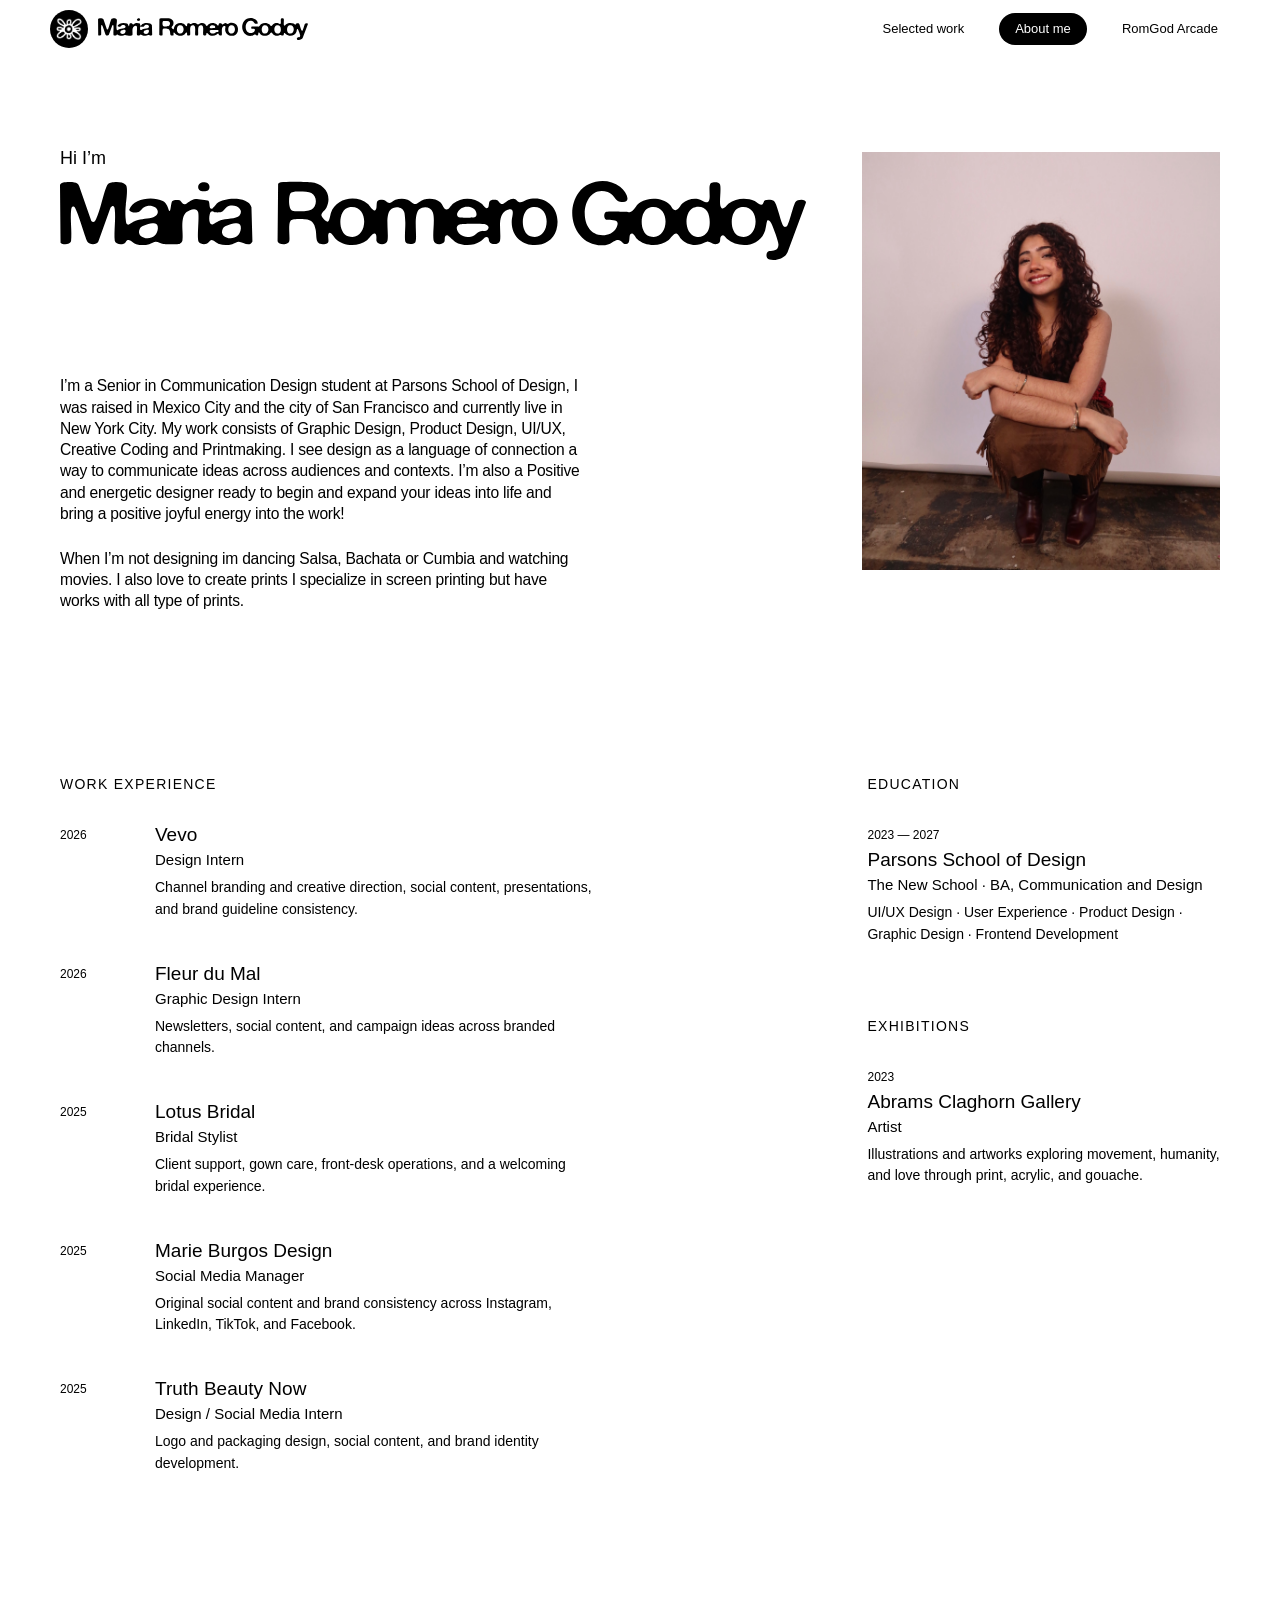
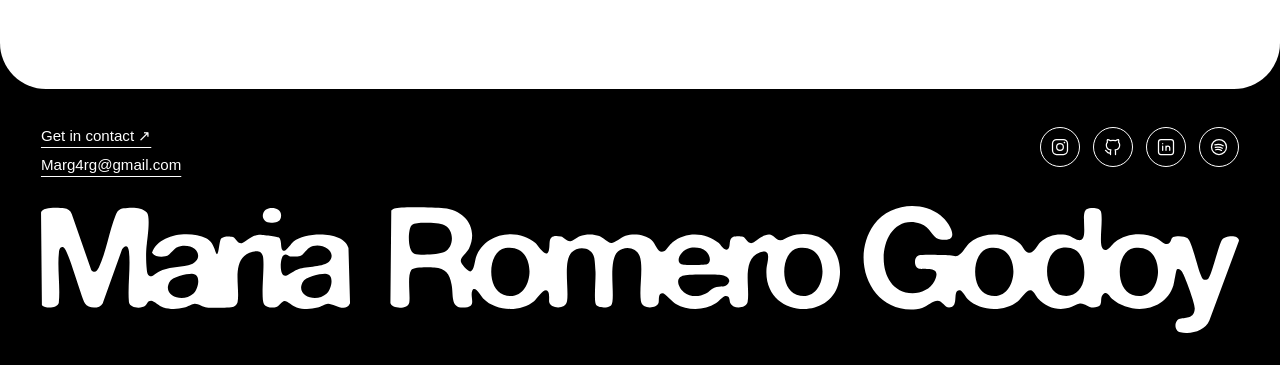
==== about.html @ b5bd9f96 "Initial commit" ====
<!DOCTYPE html>

<html lang="en">
<head>
<meta charset="utf-8"/>
<meta content="width=device-width, initial-scale=1" name="viewport"/>
<title>About me — Maria Romero Godoy</title>
<meta content="About Maria Romero Godoy, communication design student and multidisciplinary designer." name="description"/>
<style>
    :root{
      --bg:#efefef;
      --text:#000;
      --white:#fff;
      --footer:#000;
      --max:1440px;
      --gutter:clamp(24px,4vw,60px);
    }
    *{box-sizing:border-box}
    html{scroll-behavior:smooth}
    body{
      margin:0;
      background:var(--bg);
      color:var(--text);
      font-family:'Neue Haas Grotesk Display Pro','Neue Haas Grotesk Text Pro','Neue Haas Grotesk',Arial,Helvetica,sans-serif;
      -webkit-font-smoothing:antialiased;
    }
    img{max-width:100%;display:block}
    a{color:inherit;text-decoration:none}

    /* black dot cursor */
    @media (pointer:fine){
      html, body, body * {
        cursor:url("data:image/svg+xml,%3Csvg xmlns='http://www.w3.org/2000/svg' width='16' height='16' viewBox='0 0 16 16'%3E%3Ccircle cx='8' cy='8' r='4.5' fill='%23000'/%3E%3C/svg%3E") 8 8, auto !important;
      }
    }

    .site-header{
      max-width:var(--max);
      margin:0 auto;
      padding:32px var(--gutter) 0;
      display:flex;
      align-items:center;
      justify-content:space-between;
      gap:20px;
    }
    .header-signature{
      display:flex;
      align-items:center;
      gap:12px;
      min-width:0;
    }
    .brand{
      width:36px;
      height:36px;
      border-radius:50%;
      background:#000;
      display:grid;
      place-items:center;
      flex:0 0 36px;
    }
    .brand img{
      width:23px;
      height:23px;
      object-fit:contain;
      filter:invert(1);
    }
    .header-name img{
      width:210px;
      height:auto;
    }
    .nav{
      display:flex;
      align-items:center;
      gap:10px;
      flex-wrap:wrap;
      justify-content:flex-end;
    }
    .nav a{
      font-size:15px;
      line-height:1.2;
      padding:11px 20px;
      border-radius:999px;
      color:#000;
      background:transparent;
      transition:background .18s ease,color .18s ease, transform .18s ease;
    }
    .nav a[aria-current="page"],
    .nav a:hover,
    .nav a:focus-visible{
      background:#000;
      color:#fff;
    }
    .nav a:hover{transform:translateY(-1px)}

    .page{
      max-width:var(--max);
      margin:0 auto;
      padding:58px var(--gutter) 0;
    }
    .kicker{
      font-size:clamp(34px,3vw,50px);
      line-height:1.12;
      font-weight:400;
      margin:0 0 42px;
      letter-spacing:-0.02em;
    }
    .about-layout{
      display:grid;
      grid-template-columns:minmax(260px, 447px) minmax(0, 1fr);
      gap:clamp(28px,4vw,64px);
      align-items:start;
    }
    .portrait{
      width:100%;
      background:none;
    }
    .portrait img{
      width:100%;
      height:auto;
      object-fit:cover;
      border:none;
      outline:none;
      box-shadow:none;
    }
    .about-copy{
      padding-top:18px;
    }
    .about-copy .name-logo{
      width:min(100%, 650px);
      margin:0 0 24px;
    }
    .about-copy p{
      font-size:clamp(24px,2.15vw,36px);
      line-height:1.15;
      letter-spacing:-0.03em;
      margin:0 0 44px;
      max-width:28ch;
    }
    .about-copy p:last-child{margin-bottom:0}

    .rg-footer{
      margin-top:96px;
      background:var(--footer);
      color:#fff;
      padding:42px var(--gutter) 32px;
    }
    .rg-footer-inner{max-width:var(--max);margin:0 auto}
    .rg-footer-top{
      display:flex;
      justify-content:space-between;
      align-items:flex-start;
      gap:28px;
    }
    .rg-footer-contact{display:flex;flex-direction:column;gap:10px}
    .rg-contact-link,
    .rg-email-link{
      font-size:16px;
      line-height:1.2;
      text-decoration:underline;
      text-underline-offset:8px;
      text-decoration-thickness:1px;
      width:max-content;
    }
    .rg-footer-social{display:flex;align-items:center;gap:14px;flex-wrap:wrap}
    .rg-footer-social a{
      width:48px;
      height:48px;
      border:2px solid #fff;
      border-radius:50%;
      display:grid;
      place-items:center;
      color:#fff;
      transition:transform .18s ease, background .18s ease, color .18s ease;
    }
    .rg-footer-social a:hover{
      transform:translateY(-2px);
      background:#fff;
      color:#000;
    }
    .rg-footer-social svg{width:22px;height:22px}
    .rg-footer-name{margin-top:30px}
    .rg-footer-name img{width:min(100%, 1500px);filter:invert(1) brightness(5)}

    @media (max-width: 980px){
      .about-layout{grid-template-columns:1fr;gap:34px}
      .about-copy{padding-top:0}
      .portrait{max-width:460px}
      .about-copy p{max-width:none;font-size:clamp(20px,3.2vw,28px)}
    }
    @media (max-width: 720px){
      .site-header{padding-top:20px;flex-wrap:wrap}
      .header-signature{width:100%;justify-content:flex-start}
      .nav{width:100%;justify-content:flex-start;gap:6px}
      .nav a{padding:9px 14px;font-size:13px}
      .page{padding-top:34px}
      .kicker{font-size:clamp(28px,9vw,42px);margin-bottom:24px}
      .about-copy .name-logo{margin-bottom:16px}
      .rg-footer{margin-top:72px;padding-top:34px;padding-bottom:26px}
      .rg-footer-top{flex-direction:column;align-items:flex-start}
      .rg-footer-social a{width:42px;height:42px}
      .rg-footer-social svg{width:19px;height:19px}
      .rg-contact-link,.rg-email-link{font-size:15px}
    }
  </style>
<style>
/* Preserve the original work, school, and exhibitions information */
.resume-section{margin-top:clamp(95px,11vw,150px);padding-bottom:70px}
.resume-grid{display:grid;grid-template-columns:minmax(0,1.6fr) minmax(250px,.8fr);gap:clamp(55px,8vw,140px)}
.resume-column h3{font-size:14px;text-transform:uppercase;font-weight:500;letter-spacing:.09em;margin:0 0 32px}
.resume-entry{display:grid;grid-template-columns:75px minmax(0,1fr);gap:20px;margin-bottom:42px}
.resume-year{font-size:12px;color:#000;padding-top:4px}
.resume-company{font-size:19px;font-weight:500;margin:0 0 5px}
.resume-role{font-size:15px;margin:0 0 9px}
.resume-detail{font-size:14px;line-height:1.55;max-width:57ch;margin:0}
.resume-column.education .resume-entry{display:block}
.resume-column.education .resume-year{margin-bottom:7px}
@media(max-width:760px){.resume-grid{grid-template-columns:1fr;gap:42px}.resume-entry{grid-template-columns:65px 1fr;gap:14px}.resume-section{margin-top:90px}}
</style><style>
:root{--bg:#fff!important}
html{background:#000!important}
body{background:#000!important}
.about-white-sheet{background:#fff;border-radius:0 0 46px 46px;overflow:hidden;padding-bottom:clamp(70px,8vw,112px)}
.site-header{background:#fff!important}
.page{max-width:1440px;padding:clamp(75px,7vw,115px) clamp(24px,3.5vw,54px) 0!important;margin:0 auto}
.about-editorial{display:grid;grid-template-columns:minmax(0,2.04fr) minmax(260px,.98fr);align-items:start;gap:clamp(46px,4.4vw,78px)}
.about-editorial-copy{min-width:0}
.about-eyebrow{margin:0 0 12px;font-weight:400;font-size:clamp(18px,1.35vw,24px);line-height:1.2}
.about-editorial-name{margin:0;width:100%;font-size:0;line-height:1}
.about-editorial-name img{display:block;width:100%;height:auto;max-width:none;filter:none;opacity:1}
.about-editorial-bio{padding-top:clamp(82px,9vw,135px)}
.about-editorial-bio p{font-size:clamp(15px,1.22vw,19px);line-height:1.36;letter-spacing:-.015em;font-weight:400;margin:0 0 24px;max-width:60ch}
.about-editorial-portrait{margin:4px 0 0;padding:0;min-width:0}
.about-editorial-portrait img{width:100%;height:auto;display:block;border:0;outline:0;box-shadow:none;border-radius:0;object-fit:cover}
.resume-section{padding-left:clamp(24px,3.5vw,54px);padding-right:clamp(24px,3.5vw,54px);margin-left:auto;margin-right:auto;max-width:1440px}
.rg-footer{margin-top:0!important;background:#000!important;color:#fff}
@media(max-width:940px){
 .about-editorial{grid-template-columns:minmax(0,1.5fr) minmax(220px,1fr);gap:28px}
 .about-editorial-bio{padding-top:65px}
 .about-editorial-bio p{font-size:clamp(15px,1.7vw,18px)}
}
@media(max-width:670px){
 .about-white-sheet{border-radius:0 0 30px 30px}
 .about-editorial{grid-template-columns:1fr;gap:27px}
 .about-editorial-portrait{grid-row:2;width:min(100%,420px)}
 .about-editorial-bio{padding-top:32px}
 .page{padding-top:50px!important}
}
</style><link href="footer.css" rel="stylesheet"/><link href="navigation.css" rel="stylesheet"/><link href="consistent-margins.css" rel="stylesheet"/></head>
<body>
<div class="about-white-sheet"><header class="site-header">
<div class="header-signature">
<a aria-label="Maria Romero Godoy home" class="brand" href="index.html">
<img alt="RomGod flower icon" src="romgod-flower.png"/>
</a>
<span class="header-name">
<img alt="Maria Romero Godoy" src="romgod-name.svg"/>
</span>
</div>
<nav aria-label="Main navigation" class="nav">
<a href="index.html#work">Selected work</a>
<a aria-current="page" href="about.html">About me</a>
<a href="arcade.html">RomGod Arcade</a>
</nav>
</header><main class="page"><section class="about-editorial">
<div class="about-editorial-copy"><p class="about-eyebrow">Hi I’m</p>
<h1 class="about-editorial-name"><img alt="Maria Romero Godoy" src="romgod-name.svg"/></h1>
<div class="about-editorial-bio">
<p>I’m a Senior in Communication Design student at Parsons School of Design, I was raised in Mexico City and the city of San Francisco and currently live in New York City. My work consists of Graphic Design, Product Design, UI/UX, Creative Coding and Printmaking. I see design as a language of connection a way to communicate ideas across audiences and contexts. I’m also a Positive and energetic designer ready to begin and expand your ideas into life and bring a positive joyful energy into the work!</p>
<p>When I’m not designing im dancing Salsa, Bachata or Cumbia and watching movies. I also love to create prints I specialize in screen printing but have works with all type of prints.</p>
</div></div>
<figure class="about-editorial-portrait"><img alt="Portrait of Maria Romero Godoy" src="IMG_2895.jpg"/></figure>
</section></main><section aria-label="Experience and education" class="resume-section">
<div class="resume-grid">
<div class="resume-column">
<h3>Work experience</h3>
<div class="resume-entry">
<div class="resume-year">2026</div>
<div><h4 class="resume-company">Vevo</h4><p class="resume-role">Design Intern</p>
<p class="resume-detail">Channel branding and creative direction, social content, presentations, and brand guideline consistency.</p></div>
</div>
<div class="resume-entry">
<div class="resume-year">2026</div>
<div><h4 class="resume-company">Fleur du Mal</h4><p class="resume-role">Graphic Design Intern</p>
<p class="resume-detail">Newsletters, social content, and campaign ideas across branded channels.</p></div>
</div>
<div class="resume-entry">
<div class="resume-year">2025</div>
<div><h4 class="resume-company">Lotus Bridal</h4><p class="resume-role">Bridal Stylist</p>
<p class="resume-detail">Client support, gown care, front-desk operations, and a welcoming bridal experience.</p></div>
</div>
<div class="resume-entry">
<div class="resume-year">2025</div>
<div><h4 class="resume-company">Marie Burgos Design</h4><p class="resume-role">Social Media Manager</p>
<p class="resume-detail">Original social content and brand consistency across Instagram, LinkedIn, TikTok, and Facebook.</p></div>
</div>
<div class="resume-entry">
<div class="resume-year">2025</div>
<div><h4 class="resume-company">Truth Beauty Now</h4><p class="resume-role">Design / Social Media Intern</p>
<p class="resume-detail">Logo and packaging design, social content, and brand identity development.</p></div>
</div>
</div>
<div class="resume-column education">
<h3>Education</h3>
<div class="resume-entry">
<div class="resume-year">2023 — 2027</div>
<h4 class="resume-company">Parsons School of Design</h4>
<p class="resume-role">The New School · BA, Communication and Design</p>
<p class="resume-detail">UI/UX Design · User Experience · Product Design · Graphic Design · Frontend Development</p>
</div>
<h3 style="margin-top:72px">Exhibitions</h3>
<div class="resume-entry">
<div class="resume-year">2023</div>
<h4 class="resume-company">Abrams Claghorn Gallery</h4>
<p class="resume-role">Artist</p>
<p class="resume-detail">Illustrations and artworks exploring movement, humanity, and love through print, acrylic, and gouache.</p>
</div>
</div>
</div>
</section></div>
<footer class="rg-footer">
<div class="rg-footer-top">
<div class="rg-footer-contact">
<a class="rg-contact-link" href="mailto:Marg4rg@gmail.com">Get in contact ↗</a>
<a class="rg-email-link" href="mailto:Marg4rg@gmail.com">Marg4rg@gmail.com</a>
</div>
<div aria-label="Social profiles" class="rg-footer-social"><a aria-label="Instagram" href="https://www.instagram.com/romgod.designs/" rel="noopener noreferrer" target="_blank"><svg aria-hidden="true" fill="none" stroke="currentColor" stroke-linecap="round" stroke-linejoin="round" stroke-width="1.8" viewbox="0 0 24 24" xmlns="http://www.w3.org/2000/svg"><rect height="18" rx="5" width="18" x="3" y="3"></rect><circle cx="12" cy="12" r="4"></circle><circle cx="17.3" cy="6.7" fill="currentColor" r="1" stroke="none"></circle></svg></a><a aria-label="GitHub" href="https://github.com/mariaromerogodoy" rel="noopener noreferrer" target="_blank"><svg aria-hidden="true" fill="none" stroke="currentColor" stroke-linecap="round" stroke-linejoin="round" stroke-width="1.8" viewbox="0 0 24 24" xmlns="http://www.w3.org/2000/svg"><path d="M9 19c-4.3 1.4-4.3-2.5-6-3m12 5v-3.5c0-1 .1-1.4-.5-2 2.8-.3 5.5-1.4 5.5-6a4.6 4.6 0 0 0-1.3-3.2 4.2 4.2 0 0 0-.1-3.2s-1.1-.3-3.5 1.3a12.3 12.3 0 0 0-6.2 0C6.5 2.8 5.4 3.1 5.4 3.1a4.2 4.2 0 0 0-.1 3.2A4.6 4.6 0 0 0 4 9.5c0 4.6 2.7 5.7 5.5 6-.6.6-.6 1.2-.5 2V21"></path></svg></a><a aria-label="LinkedIn" href="https://www.linkedin.com/in/mariaromgod" rel="noopener noreferrer" target="_blank"><svg aria-hidden="true" fill="none" stroke="currentColor" stroke-linecap="round" stroke-linejoin="round" stroke-width="1.8" viewbox="0 0 24 24" xmlns="http://www.w3.org/2000/svg"><rect height="18" rx="3" width="18" x="3" y="3"></rect><path d="M8 11v5M8 8v.01M12 16v-5m0 2.5c0-1.5 1-2.5 2.3-2.5s2.2 1 2.2 2.5V16"></path></svg></a><a aria-label="Spotify" href="https://open.spotify.com/user/4rlfytwvic0ai12sfbmx7o3oh?si=44ad739174264706" rel="noopener noreferrer" target="_blank"><svg aria-hidden="true" fill="none" stroke="currentColor" stroke-linecap="round" stroke-linejoin="round" stroke-width="1.8" viewbox="0 0 24 24" xmlns="http://www.w3.org/2000/svg"><circle cx="12" cy="12" r="9"></circle><path d="M7 9.5c3.5-1 7-.7 10 1M7.5 12.5c3-.8 6-.5 8.5 1M8 15.3c2.5-.6 5-.4 7 .8"></path></svg></a></div>
</div>
<div class="rg-footer-name"><img alt="Maria Romero Godoy" src="romgod-name.svg"/></div>
</footer>
</body>
</html>
---- footer.css ----
/* One shared footer style for every page, matching the supplied reference. */
.rg-footer,footer.rg-footer {
  background:#000!important;color:#fff!important;
  width:100%!important;max-width:none!important;margin:0!important;
  padding:clamp(35px,3vw,58px) clamp(24px,3.2vw,66px) clamp(22px,2.5vw,42px)!important;
  box-sizing:border-box!important;display:block!important;
  border:0!important;border-radius:0!important;
}
.rg-footer *{box-sizing:border-box}
.rg-footer-top{display:flex!important;justify-content:space-between!important;align-items:flex-start!important;gap:28px!important;margin:0 0 clamp(22px,2.4vw,42px)!important}
.rg-footer-contact{display:flex!important;flex-direction:column!important;gap:10px!important}
.rg-footer-contact a{color:#fff!important;text-decoration:underline!important;text-underline-offset:6px!important;text-decoration-thickness:1px!important;line-height:1.25!important;font-weight:400!important}
.rg-footer-contact .rg-contact-link,.rg-footer-contact .rg-email-link{font-size:clamp(15px,1.18vw,20px)!important}
.rg-footer-social{display:flex!important;align-items:center!important;gap:clamp(10px,1vw,17px)!important;flex-wrap:wrap!important}
.rg-footer-social a{width:clamp(42px,3.3vw,66px)!important;height:clamp(42px,3.3vw,66px)!important;display:flex!important;align-items:center!important;justify-content:center!important;border:2px solid #fff!important;border-radius:50%!important;color:#fff!important;background:transparent!important;transition:background .2s,color .2s,transform .2s!important}
.rg-footer-social a:hover,.rg-footer-social a:focus-visible{background:#fff!important;color:#000!important;transform:translateY(-2px)!important}
.rg-footer-social svg{width:52%!important;height:52%!important;display:block!important}
.rg-footer-name{display:block!important;width:100%!important;max-width:none!important;margin:0!important;padding:0!important}
.rg-footer-name img{display:block!important;width:100%!important;max-width:none!important;height:auto!important;filter:invert(1)!important;opacity:1!important}
@media(max-width:650px){
 .rg-footer-top{flex-direction:column!important;gap:28px!important}
 .rg-footer-name{width:100%!important}
}

/* Refined, lighter footer icons */
.rg-footer-social{gap:13px!important}
.rg-footer-social a{width:40px!important;height:40px!important;border-width:1.25px!important}
.rg-footer-social svg{width:20px!important;height:20px!important;stroke-width:1.5px!important}
@media(max-width:650px){.rg-footer-social a{width:38px!important;height:38px!important}.rg-footer-social svg{width:19px!important;height:19px!important}}
---- navigation.css ----
.site-header{position:sticky!important;top:0!important;z-index:999!important;display:flex!important;align-items:center!important;justify-content:space-between!important;width:100%!important;min-height:92px!important;padding:14px clamp(24px,5vw,88px)!important;background:white!important;border:0!important;border-radius:0!important;gap:25px!important;box-shadow:none!important}
.site-header .header-signature{display:flex!important;align-items:center!important;gap:18px!important;margin:0!important;white-space:nowrap!important}
.site-header .header-signature .brand{display:flex!important;align-items:center!important;justify-content:center!important;width:58px!important;height:58px!important;min-width:58px!important;min-height:58px!important;background:#000!important;border-radius:50%!important;margin:0!important;padding:0!important}
.site-header .header-signature .brand img{display:block!important;width:38px!important;height:38px!important;object-fit:contain!important;filter:invert(1)!important}
.site-header .header-name{font-family:'Neue Haas Grotesk',Helvetica,Arial,sans-serif!important;font-size:16px!important;font-weight:400!important;line-height:1.25!important;color:#000!important}
.site-header .nav{display:flex!important;align-items:center!important;justify-content:flex-end!important;flex-wrap:wrap!important;gap:clamp(18px,3.1vw,55px)!important;margin-left:auto!important;padding:0!important;position:static!important;background:transparent!important;border:0!important;border-radius:0!important;box-shadow:none!important;width:auto!important;height:auto!important}
.site-header .nav a,.site-header .nav a[aria-current="page"]{display:inline-flex!important;align-items:center!important;justify-content:center!important;font-family:inherit!important;font-weight:400!important;font-size:15px!important;padding:8px 0!important;line-height:1.2!important;background:transparent!important;border:0!important;border-radius:0!important;color:#000!important;text-decoration:none!important;white-space:nowrap!important}
.site-header .nav a:hover,.site-header .nav a:focus-visible{color:#000!important;text-decoration:underline!important;text-underline-offset:5px!important}
@media(max-width:760px){.site-header{min-height:72px!important;padding:15px 20px!important;flex-wrap:wrap!important;gap:10px!important}.site-header .header-signature{gap:10px!important}.site-header .header-signature .brand{width:38px!important;height:38px!important;min-width:38px!important;min-height:38px!important}.site-header .header-signature .brand img{width:25px!important;height:25px!important}.site-header .header-name{font-size:13px!important}.site-header .nav{width:100%!important;justify-content:flex-start!important;gap:22px!important;margin-left:0!important}.site-header .nav a,.site-header .nav a[aria-current="page"]{font-size:12px!important;padding:6px 0!important}}

/* Slim, dainty shared nav override */
.site-header{min-height:54px!important;height:auto!important;padding:8px clamp(20px,4vw,70px)!important;gap:12px!important}
.site-header .header-signature{gap:12px!important}
.site-header .header-signature .brand{width:38px!important;height:38px!important;min-height:38px!important;min-width:38px!important;flex-basis:38px!important}
.site-header .header-signature .brand img{width:26px!important;height:26px!important}
.site-header .nav{gap:clamp(16px,2.6vw,44px)!important}
.site-header .nav a,.site-header .nav a[aria-current="page"]{padding:5px 0!important;font-size:13px!important}
.site-header .header-name{font-size:12px!important}
.site-header .header-name .rg-nav-logo{width:160px;max-width:30vw;height:auto;display:block}
@media(max-width:760px){.site-header{padding:8px 15px!important;min-height:52px!important}.site-header .header-signature .brand{width:32px!important;height:32px!important;min-width:32px!important;min-height:32px!important;flex-basis:32px!important}.site-header .header-signature .brand img{width:21px!important;height:21px!important}.site-header .nav{gap:15px!important}.site-header .nav a,.site-header .nav a[aria-current="page"]{font-size:11px!important}.site-header .header-name .rg-nav-logo{max-width:142px}}

/* Selected page is always a filled black pill; other links stay fully black */
.site-header .nav a{color:#000!important;opacity:1!important;text-decoration:none!important}
.site-header .nav a[aria-current="page"]{
 background:#000!important;color:#fff!important;
 border-radius:999px!important;padding:8px 19px!important;
 opacity:1!important;text-decoration:none!important
}
.site-header .nav a[aria-current="page"]:hover,
.site-header .nav a[aria-current="page"]:focus-visible{
 background:#000!important;color:#fff!important;text-decoration:none!important
}
.site-header .nav a:not([aria-current="page"]):hover{text-decoration:underline!important}
@media(max-width:760px){
.site-header .nav a[aria-current="page"]{padding:7px 13px!important}
}

/* Final navigation overrides: no inherited square hover/focus backdrop */
.site-header .nav a:not([aria-current="page"]),
.site-header .nav a:not([aria-current="page"]):hover,
.site-header .nav a:not([aria-current="page"]):focus,
.site-header .nav a:not([aria-current="page"]):focus-visible,
.site-header .nav a:not([aria-current="page"]):active {
  background:transparent!important;color:#000!important;border:0!important;
  border-radius:999px!important;outline:0!important;box-shadow:none!important;
  text-decoration:none!important;opacity:1!important;
}
.site-header .nav a:not([aria-current="page"]) {transition:none!important;overflow:hidden!important}
.site-header .nav a:not([aria-current="page"]):hover,
.site-header .nav a:not([aria-current="page"]):focus-visible {animation:nav-nudge .36s cubic-bezier(.21,.7,.31,1) both!important}
@keyframes nav-nudge {
  0%{transform:translateY(0)} 36%{transform:translateY(-4px)}
  65%{transform:translateY(2px)}100%{transform:translateY(0)}
}
.site-header .nav a[aria-current="page"],
.site-header .nav a[aria-current="page"]:hover,
.site-header .nav a[aria-current="page"]:focus,
.site-header .nav a[aria-current="page"]:focus-visible,
.site-header .nav a[aria-current="page"]:active {
 background:#000!important;color:#fff!important;border-radius:999px!important;
 text-decoration:none!important;border:0!important;box-shadow:none!important;outline:0!important;
}
@media(prefers-reduced-motion:reduce){.site-header .nav a:not([aria-current="page"]):hover,.site-header .nav a:not([aria-current="page"]):focus-visible{animation:none!important}}

/* Compact shared header on every page */
.site-header{padding:10px clamp(22px,4vw,60px)!important;min-height:58px!important;
 display:flex!important;align-items:center!important;justify-content:space-between!important;
 gap:18px!important;background:#fff!important}
.site-header .header-signature{display:flex!important;align-items:center!important;gap:10px!important}
.site-header .nav{display:flex!important;align-items:center!important;justify-content:flex-end!important;
 gap:clamp(10px,1.8vw,24px)!important;background:transparent!important;border:0!important;
 padding:0!important;margin-left:auto!important;position:static!important;transform:none!important;
 border-radius:0!important;box-shadow:none!important;width:auto!important;min-height:0!important}
.site-header .nav a{font-weight:400!important;letter-spacing:0!important;font-size:13px!important;
 line-height:1.2!important;padding:8px 12px!important;border:0!important;box-shadow:none!important}
.site-header .nav a[aria-current="page"]{background:#000!important;color:#fff!important;
 border-radius:999px!important;padding:8px 16px!important}
@media(max-width:700px){.site-header{padding:9px 18px!important;flex-wrap:wrap!important}
.site-header .nav{gap:5px!important}.site-header .nav a{font-size:11px!important;padding:7px!important}}
---- consistent-margins.css ----
/* Unified content edges across RomGod: desktop 50px, tablet 32px, mobile 21px. */
:root{--rg-outer:50px;--rg-content:1160px}
@media(max-width:850px){:root{--rg-outer:32px}}
@media(max-width:600px){:root{--rg-outer:21px}}
.site-header{padding-left:var(--rg-outer)!important;padding-right:var(--rg-outer)!important}
.gallery-grid.arcade-grid,.gallery-page-head{
 width:calc(100% - (2 * var(--rg-outer)))!important;
 max-width:var(--rg-content)!important;margin-left:auto!important;margin-right:auto!important;
 box-sizing:border-box!important;padding-left:0!important;padding-right:0!important;
}
#work.gallery-grid{width:calc(100% - (2 * var(--rg-outer)))!important;
 max-width:var(--rg-content)!important;margin-left:auto!important;margin-right:auto!important;
 padding-left:0!important;padding-right:0!important;box-sizing:border-box!important}
.rg-new-hero{width:calc(100% - (2 * var(--rg-outer)))!important;
 max-width:var(--rg-content)!important;margin-left:auto!important;margin-right:auto!important;
 padding-left:0!important;padding-right:0!important;box-sizing:border-box!important}
.about-white-sheet .page,.about-white-sheet .resume-section{
 width:calc(100% - (2 * var(--rg-outer)))!important;max-width:var(--rg-content)!important;
 margin-left:auto!important;margin-right:auto!important;padding-left:0!important;padding-right:0!important;box-sizing:border-box!important}
.sheet main{width:calc(100% - (2 * var(--rg-outer)))!important;
 max-width:var(--rg-content)!important;margin-left:auto!important;margin-right:auto!important;
 padding-left:0!important;padding-right:0!important;box-sizing:border-box!important}
@media(max-width:600px){.site-header{padding-left:var(--rg-outer)!important;padding-right:var(--rg-outer)!important}}
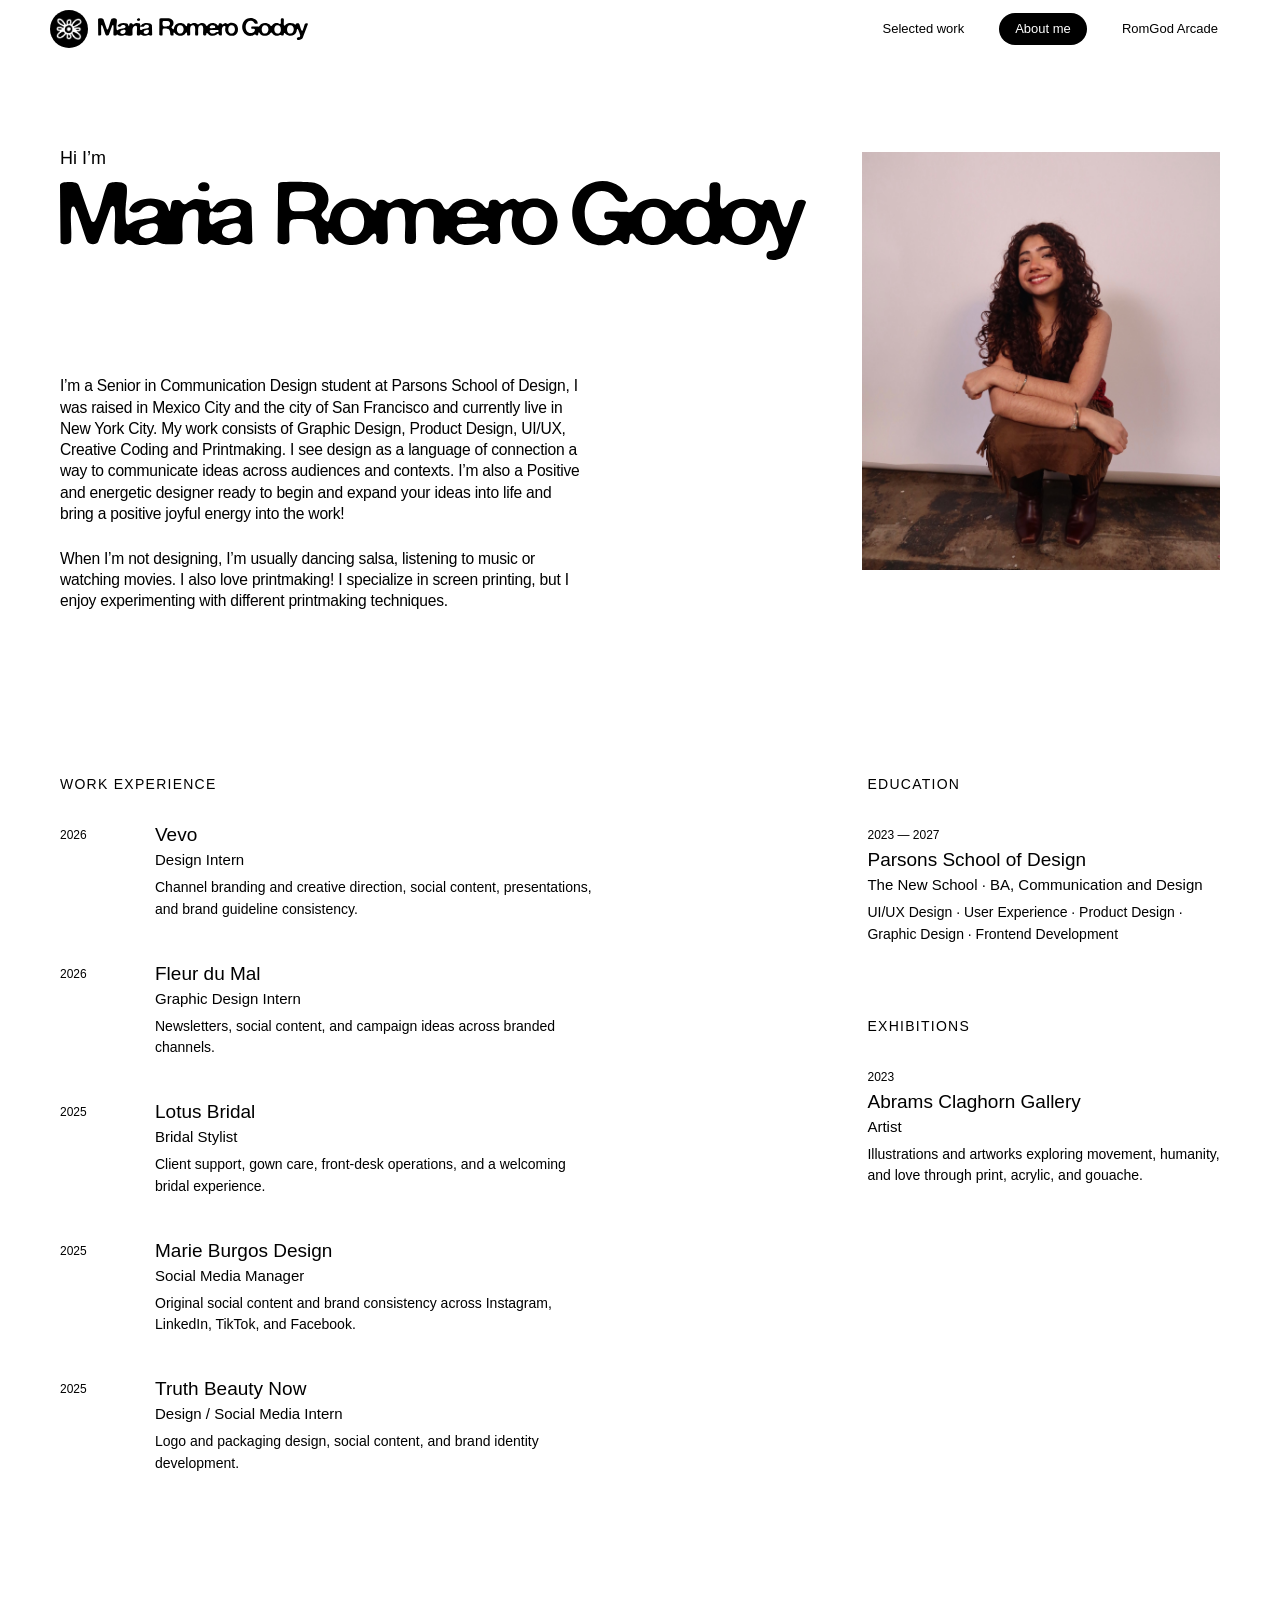
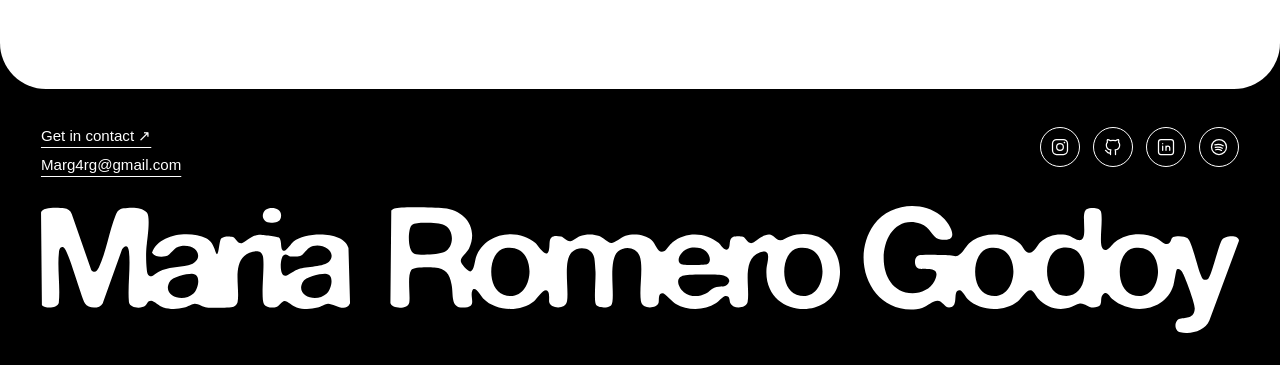
==== commit b5968b2e: "push" ====
--- a/about.html
+++ b/about.html
@@ -1,331 +1,727 @@
 <!DOCTYPE html>
 
 <html lang="en">
-<head>
-<meta charset="utf-8"/>
-<meta content="width=device-width, initial-scale=1" name="viewport"/>
-<title>About me — Maria Romero Godoy</title>
-<meta content="About Maria Romero Godoy, communication design student and multidisciplinary designer." name="description"/>
-<style>
-    :root{
-      --bg:#efefef;
-      --text:#000;
-      --white:#fff;
-      --footer:#000;
-      --max:1440px;
-      --gutter:clamp(24px,4vw,60px);
-    }
-    *{box-sizing:border-box}
-    html{scroll-behavior:smooth}
-    body{
-      margin:0;
-      background:var(--bg);
-      color:var(--text);
-      font-family:'Neue Haas Grotesk Display Pro','Neue Haas Grotesk Text Pro','Neue Haas Grotesk',Arial,Helvetica,sans-serif;
-      -webkit-font-smoothing:antialiased;
-    }
-    img{max-width:100%;display:block}
-    a{color:inherit;text-decoration:none}
+  <head>
+    <meta charset="utf-8" />
+    <meta content="width=device-width, initial-scale=1" name="viewport" />
+    <title>About me — Maria Romero Godoy</title>
+    <link rel="icon" type="image/png" href="logo.png" />
+    <meta
+      content="About Maria Romero Godoy, communication design student and multidisciplinary designer."
+      name="description"
+    />
+    <style>
+      :root {
+        --bg: #efefef;
+        --text: #000;
+        --white: #fff;
+        --footer: #000;
+        --max: 1440px;
+        --gutter: clamp(24px, 4vw, 60px);
+      }
+      * {
+        box-sizing: border-box;
+      }
+      html {
+        scroll-behavior: smooth;
+      }
+      body {
+        margin: 0;
+        background: var(--bg);
+        color: var(--text);
+        font-family: "Neue Haas Grotesk Display Pro",
+          "Neue Haas Grotesk Text Pro", "Neue Haas Grotesk", Arial, Helvetica,
+          sans-serif;
+        -webkit-font-smoothing: antialiased;
+      }
+      img {
+        max-width: 100%;
+        display: block;
+      }
+      a {
+        color: inherit;
+        text-decoration: none;
+      }
 
-    /* black dot cursor */
-    @media (pointer:fine){
-      html, body, body * {
-        cursor:url("data:image/svg+xml,%3Csvg xmlns='http://www.w3.org/2000/svg' width='16' height='16' viewBox='0 0 16 16'%3E%3Ccircle cx='8' cy='8' r='4.5' fill='%23000'/%3E%3C/svg%3E") 8 8, auto !important;
-      }
-    }
+      /* black dot cursor */
+      @media (pointer: fine) {
+        html,
+        body,
+        body * {
+          cursor: url("data:image/svg+xml,%3Csvg xmlns='http://www.w3.org/2000/svg' width='16' height='16' viewBox='0 0 16 16'%3E%3Ccircle cx='8' cy='8' r='4.5' fill='%23000'/%3E%3C/svg%3E")
+              8 8,
+            auto !important;
+        }
+      }
 
-    .site-header{
-      max-width:var(--max);
-      margin:0 auto;
-      padding:32px var(--gutter) 0;
-      display:flex;
-      align-items:center;
-      justify-content:space-between;
-      gap:20px;
-    }
-    .header-signature{
-      display:flex;
-      align-items:center;
-      gap:12px;
-      min-width:0;
-    }
-    .brand{
-      width:36px;
-      height:36px;
-      border-radius:50%;
-      background:#000;
-      display:grid;
-      place-items:center;
-      flex:0 0 36px;
-    }
-    .brand img{
-      width:23px;
-      height:23px;
-      object-fit:contain;
-      filter:invert(1);
-    }
-    .header-name img{
-      width:210px;
-      height:auto;
-    }
-    .nav{
-      display:flex;
-      align-items:center;
-      gap:10px;
-      flex-wrap:wrap;
-      justify-content:flex-end;
-    }
-    .nav a{
-      font-size:15px;
-      line-height:1.2;
-      padding:11px 20px;
-      border-radius:999px;
-      color:#000;
-      background:transparent;
-      transition:background .18s ease,color .18s ease, transform .18s ease;
-    }
-    .nav a[aria-current="page"],
-    .nav a:hover,
-    .nav a:focus-visible{
-      background:#000;
-      color:#fff;
-    }
-    .nav a:hover{transform:translateY(-1px)}
+      .site-header {
+        max-width: var(--max);
+        margin: 0 auto;
+        padding: 32px var(--gutter) 0;
+        display: flex;
+        align-items: center;
+        justify-content: space-between;
+        gap: 20px;
+      }
+      .header-signature {
+        display: flex;
+        align-items: center;
+        gap: 12px;
+        min-width: 0;
+      }
+      .brand {
+        width: 36px;
+        height: 36px;
+        border-radius: 50%;
+        background: #000;
+        display: grid;
+        place-items: center;
+        flex: 0 0 36px;
+      }
+      .brand img {
+        width: 23px;
+        height: 23px;
+        object-fit: contain;
+        filter: invert(1);
+      }
+      .header-name img {
+        width: 210px;
+        height: auto;
+      }
+      .nav {
+        display: flex;
+        align-items: center;
+        gap: 10px;
+        flex-wrap: wrap;
+        justify-content: flex-end;
+      }
+      .nav a {
+        font-size: 15px;
+        line-height: 1.2;
+        padding: 11px 20px;
+        border-radius: 999px;
+        color: #000;
+        background: transparent;
+        transition: background 0.18s ease, color 0.18s ease,
+          transform 0.18s ease;
+      }
+      .nav a[aria-current="page"],
+      .nav a:hover,
+      .nav a:focus-visible {
+        background: #000;
+        color: #fff;
+      }
+      .nav a:hover {
+        transform: translateY(-1px);
+      }
 
-    .page{
-      max-width:var(--max);
-      margin:0 auto;
-      padding:58px var(--gutter) 0;
-    }
-    .kicker{
-      font-size:clamp(34px,3vw,50px);
-      line-height:1.12;
-      font-weight:400;
-      margin:0 0 42px;
-      letter-spacing:-0.02em;
-    }
-    .about-layout{
-      display:grid;
-      grid-template-columns:minmax(260px, 447px) minmax(0, 1fr);
-      gap:clamp(28px,4vw,64px);
-      align-items:start;
-    }
-    .portrait{
-      width:100%;
-      background:none;
-    }
-    .portrait img{
-      width:100%;
-      height:auto;
-      object-fit:cover;
-      border:none;
-      outline:none;
-      box-shadow:none;
-    }
-    .about-copy{
-      padding-top:18px;
-    }
-    .about-copy .name-logo{
-      width:min(100%, 650px);
-      margin:0 0 24px;
-    }
-    .about-copy p{
-      font-size:clamp(24px,2.15vw,36px);
-      line-height:1.15;
-      letter-spacing:-0.03em;
-      margin:0 0 44px;
-      max-width:28ch;
-    }
-    .about-copy p:last-child{margin-bottom:0}
+      .page {
+        max-width: var(--max);
+        margin: 0 auto;
+        padding: 58px var(--gutter) 0;
+      }
+      .kicker {
+        font-size: clamp(34px, 3vw, 50px);
+        line-height: 1.12;
+        font-weight: 400;
+        margin: 0 0 42px;
+        letter-spacing: -0.02em;
+      }
+      .about-layout {
+        display: grid;
+        grid-template-columns: minmax(260px, 447px) minmax(0, 1fr);
+        gap: clamp(28px, 4vw, 64px);
+        align-items: start;
+      }
+      .portrait {
+        width: 100%;
+        background: none;
+      }
+      .portrait img {
+        width: 100%;
+        height: auto;
+        object-fit: cover;
+        border: none;
+        outline: none;
+        box-shadow: none;
+      }
+      .about-copy {
+        padding-top: 18px;
+      }
+      .about-copy .name-logo {
+        width: min(100%, 650px);
+        margin: 0 0 24px;
+      }
+      .about-copy p {
+        font-size: clamp(24px, 2.15vw, 36px);
+        line-height: 1.15;
+        letter-spacing: -0.03em;
+        margin: 0 0 44px;
+        max-width: 28ch;
+      }
+      .about-copy p:last-child {
+        margin-bottom: 0;
+      }
 
-    .rg-footer{
-      margin-top:96px;
-      background:var(--footer);
-      color:#fff;
-      padding:42px var(--gutter) 32px;
-    }
-    .rg-footer-inner{max-width:var(--max);margin:0 auto}
-    .rg-footer-top{
-      display:flex;
-      justify-content:space-between;
-      align-items:flex-start;
-      gap:28px;
-    }
-    .rg-footer-contact{display:flex;flex-direction:column;gap:10px}
-    .rg-contact-link,
-    .rg-email-link{
-      font-size:16px;
-      line-height:1.2;
-      text-decoration:underline;
-      text-underline-offset:8px;
-      text-decoration-thickness:1px;
-      width:max-content;
-    }
-    .rg-footer-social{display:flex;align-items:center;gap:14px;flex-wrap:wrap}
-    .rg-footer-social a{
-      width:48px;
-      height:48px;
-      border:2px solid #fff;
-      border-radius:50%;
-      display:grid;
-      place-items:center;
-      color:#fff;
-      transition:transform .18s ease, background .18s ease, color .18s ease;
-    }
-    .rg-footer-social a:hover{
-      transform:translateY(-2px);
-      background:#fff;
-      color:#000;
-    }
-    .rg-footer-social svg{width:22px;height:22px}
-    .rg-footer-name{margin-top:30px}
-    .rg-footer-name img{width:min(100%, 1500px);filter:invert(1) brightness(5)}
+      .rg-footer {
+        margin-top: 96px;
+        background: var(--footer);
+        color: #fff;
+        padding: 42px var(--gutter) 32px;
+      }
+      .rg-footer-inner {
+        max-width: var(--max);
+        margin: 0 auto;
+      }
+      .rg-footer-top {
+        display: flex;
+        justify-content: space-between;
+        align-items: flex-start;
+        gap: 28px;
+      }
+      .rg-footer-contact {
+        display: flex;
+        flex-direction: column;
+        gap: 10px;
+      }
+      .rg-contact-link,
+      .rg-email-link {
+        font-size: 16px;
+        line-height: 1.2;
+        text-decoration: underline;
+        text-underline-offset: 8px;
+        text-decoration-thickness: 1px;
+        width: max-content;
+      }
+      .rg-footer-social {
+        display: flex;
+        align-items: center;
+        gap: 14px;
+        flex-wrap: wrap;
+      }
+      .rg-footer-social a {
+        width: 48px;
+        height: 48px;
+        border: 2px solid #fff;
+        border-radius: 50%;
+        display: grid;
+        place-items: center;
+        color: #fff;
+        transition: transform 0.18s ease, background 0.18s ease,
+          color 0.18s ease;
+      }
+      .rg-footer-social a:hover {
+        transform: translateY(-2px);
+        background: #fff;
+        color: #000;
+      }
+      .rg-footer-social svg {
+        width: 22px;
+        height: 22px;
+      }
+      .rg-footer-name {
+        margin-top: 30px;
+      }
+      .rg-footer-name img {
+        width: min(100%, 1500px);
+        filter: invert(1) brightness(5);
+      }
 
-    @media (max-width: 980px){
-      .about-layout{grid-template-columns:1fr;gap:34px}
-      .about-copy{padding-top:0}
-      .portrait{max-width:460px}
-      .about-copy p{max-width:none;font-size:clamp(20px,3.2vw,28px)}
-    }
-    @media (max-width: 720px){
-      .site-header{padding-top:20px;flex-wrap:wrap}
-      .header-signature{width:100%;justify-content:flex-start}
-      .nav{width:100%;justify-content:flex-start;gap:6px}
-      .nav a{padding:9px 14px;font-size:13px}
-      .page{padding-top:34px}
-      .kicker{font-size:clamp(28px,9vw,42px);margin-bottom:24px}
-      .about-copy .name-logo{margin-bottom:16px}
-      .rg-footer{margin-top:72px;padding-top:34px;padding-bottom:26px}
-      .rg-footer-top{flex-direction:column;align-items:flex-start}
-      .rg-footer-social a{width:42px;height:42px}
-      .rg-footer-social svg{width:19px;height:19px}
-      .rg-contact-link,.rg-email-link{font-size:15px}
-    }
-  </style>
-<style>
-/* Preserve the original work, school, and exhibitions information */
-.resume-section{margin-top:clamp(95px,11vw,150px);padding-bottom:70px}
-.resume-grid{display:grid;grid-template-columns:minmax(0,1.6fr) minmax(250px,.8fr);gap:clamp(55px,8vw,140px)}
-.resume-column h3{font-size:14px;text-transform:uppercase;font-weight:500;letter-spacing:.09em;margin:0 0 32px}
-.resume-entry{display:grid;grid-template-columns:75px minmax(0,1fr);gap:20px;margin-bottom:42px}
-.resume-year{font-size:12px;color:#000;padding-top:4px}
-.resume-company{font-size:19px;font-weight:500;margin:0 0 5px}
-.resume-role{font-size:15px;margin:0 0 9px}
-.resume-detail{font-size:14px;line-height:1.55;max-width:57ch;margin:0}
-.resume-column.education .resume-entry{display:block}
-.resume-column.education .resume-year{margin-bottom:7px}
-@media(max-width:760px){.resume-grid{grid-template-columns:1fr;gap:42px}.resume-entry{grid-template-columns:65px 1fr;gap:14px}.resume-section{margin-top:90px}}
-</style><style>
-:root{--bg:#fff!important}
-html{background:#000!important}
-body{background:#000!important}
-.about-white-sheet{background:#fff;border-radius:0 0 46px 46px;overflow:hidden;padding-bottom:clamp(70px,8vw,112px)}
-.site-header{background:#fff!important}
-.page{max-width:1440px;padding:clamp(75px,7vw,115px) clamp(24px,3.5vw,54px) 0!important;margin:0 auto}
-.about-editorial{display:grid;grid-template-columns:minmax(0,2.04fr) minmax(260px,.98fr);align-items:start;gap:clamp(46px,4.4vw,78px)}
-.about-editorial-copy{min-width:0}
-.about-eyebrow{margin:0 0 12px;font-weight:400;font-size:clamp(18px,1.35vw,24px);line-height:1.2}
-.about-editorial-name{margin:0;width:100%;font-size:0;line-height:1}
-.about-editorial-name img{display:block;width:100%;height:auto;max-width:none;filter:none;opacity:1}
-.about-editorial-bio{padding-top:clamp(82px,9vw,135px)}
-.about-editorial-bio p{font-size:clamp(15px,1.22vw,19px);line-height:1.36;letter-spacing:-.015em;font-weight:400;margin:0 0 24px;max-width:60ch}
-.about-editorial-portrait{margin:4px 0 0;padding:0;min-width:0}
-.about-editorial-portrait img{width:100%;height:auto;display:block;border:0;outline:0;box-shadow:none;border-radius:0;object-fit:cover}
-.resume-section{padding-left:clamp(24px,3.5vw,54px);padding-right:clamp(24px,3.5vw,54px);margin-left:auto;margin-right:auto;max-width:1440px}
-.rg-footer{margin-top:0!important;background:#000!important;color:#fff}
-@media(max-width:940px){
- .about-editorial{grid-template-columns:minmax(0,1.5fr) minmax(220px,1fr);gap:28px}
- .about-editorial-bio{padding-top:65px}
- .about-editorial-bio p{font-size:clamp(15px,1.7vw,18px)}
-}
-@media(max-width:670px){
- .about-white-sheet{border-radius:0 0 30px 30px}
- .about-editorial{grid-template-columns:1fr;gap:27px}
- .about-editorial-portrait{grid-row:2;width:min(100%,420px)}
- .about-editorial-bio{padding-top:32px}
- .page{padding-top:50px!important}
-}
-</style><link href="footer.css" rel="stylesheet"/><link href="navigation.css" rel="stylesheet"/><link href="consistent-margins.css" rel="stylesheet"/></head>
-<body>
-<div class="about-white-sheet"><header class="site-header">
-<div class="header-signature">
-<a aria-label="Maria Romero Godoy home" class="brand" href="index.html">
-<img alt="RomGod flower icon" src="romgod-flower.png"/>
-</a>
-<span class="header-name">
-<img alt="Maria Romero Godoy" src="romgod-name.svg"/>
-</span>
-</div>
-<nav aria-label="Main navigation" class="nav">
-<a href="index.html#work">Selected work</a>
-<a aria-current="page" href="about.html">About me</a>
-<a href="arcade.html">RomGod Arcade</a>
-</nav>
-</header><main class="page"><section class="about-editorial">
-<div class="about-editorial-copy"><p class="about-eyebrow">Hi I’m</p>
-<h1 class="about-editorial-name"><img alt="Maria Romero Godoy" src="romgod-name.svg"/></h1>
-<div class="about-editorial-bio">
-<p>I’m a Senior in Communication Design student at Parsons School of Design, I was raised in Mexico City and the city of San Francisco and currently live in New York City. My work consists of Graphic Design, Product Design, UI/UX, Creative Coding and Printmaking. I see design as a language of connection a way to communicate ideas across audiences and contexts. I’m also a Positive and energetic designer ready to begin and expand your ideas into life and bring a positive joyful energy into the work!</p>
-<p>When I’m not designing im dancing Salsa, Bachata or Cumbia and watching movies. I also love to create prints I specialize in screen printing but have works with all type of prints.</p>
-</div></div>
-<figure class="about-editorial-portrait"><img alt="Portrait of Maria Romero Godoy" src="IMG_2895.jpg"/></figure>
-</section></main><section aria-label="Experience and education" class="resume-section">
-<div class="resume-grid">
-<div class="resume-column">
-<h3>Work experience</h3>
-<div class="resume-entry">
-<div class="resume-year">2026</div>
-<div><h4 class="resume-company">Vevo</h4><p class="resume-role">Design Intern</p>
-<p class="resume-detail">Channel branding and creative direction, social content, presentations, and brand guideline consistency.</p></div>
-</div>
-<div class="resume-entry">
-<div class="resume-year">2026</div>
-<div><h4 class="resume-company">Fleur du Mal</h4><p class="resume-role">Graphic Design Intern</p>
-<p class="resume-detail">Newsletters, social content, and campaign ideas across branded channels.</p></div>
-</div>
-<div class="resume-entry">
-<div class="resume-year">2025</div>
-<div><h4 class="resume-company">Lotus Bridal</h4><p class="resume-role">Bridal Stylist</p>
-<p class="resume-detail">Client support, gown care, front-desk operations, and a welcoming bridal experience.</p></div>
-</div>
-<div class="resume-entry">
-<div class="resume-year">2025</div>
-<div><h4 class="resume-company">Marie Burgos Design</h4><p class="resume-role">Social Media Manager</p>
-<p class="resume-detail">Original social content and brand consistency across Instagram, LinkedIn, TikTok, and Facebook.</p></div>
-</div>
-<div class="resume-entry">
-<div class="resume-year">2025</div>
-<div><h4 class="resume-company">Truth Beauty Now</h4><p class="resume-role">Design / Social Media Intern</p>
-<p class="resume-detail">Logo and packaging design, social content, and brand identity development.</p></div>
-</div>
-</div>
-<div class="resume-column education">
-<h3>Education</h3>
-<div class="resume-entry">
-<div class="resume-year">2023 — 2027</div>
-<h4 class="resume-company">Parsons School of Design</h4>
-<p class="resume-role">The New School · BA, Communication and Design</p>
-<p class="resume-detail">UI/UX Design · User Experience · Product Design · Graphic Design · Frontend Development</p>
-</div>
-<h3 style="margin-top:72px">Exhibitions</h3>
-<div class="resume-entry">
-<div class="resume-year">2023</div>
-<h4 class="resume-company">Abrams Claghorn Gallery</h4>
-<p class="resume-role">Artist</p>
-<p class="resume-detail">Illustrations and artworks exploring movement, humanity, and love through print, acrylic, and gouache.</p>
-</div>
-</div>
-</div>
-</section></div>
-<footer class="rg-footer">
-<div class="rg-footer-top">
-<div class="rg-footer-contact">
-<a class="rg-contact-link" href="mailto:Marg4rg@gmail.com">Get in contact ↗</a>
-<a class="rg-email-link" href="mailto:Marg4rg@gmail.com">Marg4rg@gmail.com</a>
-</div>
-<div aria-label="Social profiles" class="rg-footer-social"><a aria-label="Instagram" href="https://www.instagram.com/romgod.designs/" rel="noopener noreferrer" target="_blank"><svg aria-hidden="true" fill="none" stroke="currentColor" stroke-linecap="round" stroke-linejoin="round" stroke-width="1.8" viewbox="0 0 24 24" xmlns="http://www.w3.org/2000/svg"><rect height="18" rx="5" width="18" x="3" y="3"></rect><circle cx="12" cy="12" r="4"></circle><circle cx="17.3" cy="6.7" fill="currentColor" r="1" stroke="none"></circle></svg></a><a aria-label="GitHub" href="https://github.com/mariaromerogodoy" rel="noopener noreferrer" target="_blank"><svg aria-hidden="true" fill="none" stroke="currentColor" stroke-linecap="round" stroke-linejoin="round" stroke-width="1.8" viewbox="0 0 24 24" xmlns="http://www.w3.org/2000/svg"><path d="M9 19c-4.3 1.4-4.3-2.5-6-3m12 5v-3.5c0-1 .1-1.4-.5-2 2.8-.3 5.5-1.4 5.5-6a4.6 4.6 0 0 0-1.3-3.2 4.2 4.2 0 0 0-.1-3.2s-1.1-.3-3.5 1.3a12.3 12.3 0 0 0-6.2 0C6.5 2.8 5.4 3.1 5.4 3.1a4.2 4.2 0 0 0-.1 3.2A4.6 4.6 0 0 0 4 9.5c0 4.6 2.7 5.7 5.5 6-.6.6-.6 1.2-.5 2V21"></path></svg></a><a aria-label="LinkedIn" href="https://www.linkedin.com/in/mariaromgod" rel="noopener noreferrer" target="_blank"><svg aria-hidden="true" fill="none" stroke="currentColor" stroke-linecap="round" stroke-linejoin="round" stroke-width="1.8" viewbox="0 0 24 24" xmlns="http://www.w3.org/2000/svg"><rect height="18" rx="3" width="18" x="3" y="3"></rect><path d="M8 11v5M8 8v.01M12 16v-5m0 2.5c0-1.5 1-2.5 2.3-2.5s2.2 1 2.2 2.5V16"></path></svg></a><a aria-label="Spotify" href="https://open.spotify.com/user/4rlfytwvic0ai12sfbmx7o3oh?si=44ad739174264706" rel="noopener noreferrer" target="_blank"><svg aria-hidden="true" fill="none" stroke="currentColor" stroke-linecap="round" stroke-linejoin="round" stroke-width="1.8" viewbox="0 0 24 24" xmlns="http://www.w3.org/2000/svg"><circle cx="12" cy="12" r="9"></circle><path d="M7 9.5c3.5-1 7-.7 10 1M7.5 12.5c3-.8 6-.5 8.5 1M8 15.3c2.5-.6 5-.4 7 .8"></path></svg></a></div>
-</div>
-<div class="rg-footer-name"><img alt="Maria Romero Godoy" src="romgod-name.svg"/></div>
-</footer>
-</body>
+      @media (max-width: 980px) {
+        .about-layout {
+          grid-template-columns: 1fr;
+          gap: 34px;
+        }
+        .about-copy {
+          padding-top: 0;
+        }
+        .portrait {
+          max-width: 460px;
+        }
+        .about-copy p {
+          max-width: none;
+          font-size: clamp(20px, 3.2vw, 28px);
+        }
+      }
+      @media (max-width: 720px) {
+        .site-header {
+          padding-top: 20px;
+          flex-wrap: wrap;
+        }
+        .header-signature {
+          width: 100%;
+          justify-content: flex-start;
+        }
+        .nav {
+          width: 100%;
+          justify-content: flex-start;
+          gap: 6px;
+        }
+        .nav a {
+          padding: 9px 14px;
+          font-size: 13px;
+        }
+        .page {
+          padding-top: 34px;
+        }
+        .kicker {
+          font-size: clamp(28px, 9vw, 42px);
+          margin-bottom: 24px;
+        }
+        .about-copy .name-logo {
+          margin-bottom: 16px;
+        }
+        .rg-footer {
+          margin-top: 72px;
+          padding-top: 34px;
+          padding-bottom: 26px;
+        }
+        .rg-footer-top {
+          flex-direction: column;
+          align-items: flex-start;
+        }
+        .rg-footer-social a {
+          width: 42px;
+          height: 42px;
+        }
+        .rg-footer-social svg {
+          width: 19px;
+          height: 19px;
+        }
+        .rg-contact-link,
+        .rg-email-link {
+          font-size: 15px;
+        }
+      }
+    </style>
+    <style>
+      /* Preserve the original work, school, and exhibitions information */
+      .resume-section {
+        margin-top: clamp(95px, 11vw, 150px);
+        padding-bottom: 70px;
+      }
+      .resume-grid {
+        display: grid;
+        grid-template-columns: minmax(0, 1.6fr) minmax(250px, 0.8fr);
+        gap: clamp(55px, 8vw, 140px);
+      }
+      .resume-column h3 {
+        font-size: 14px;
+        text-transform: uppercase;
+        font-weight: 500;
+        letter-spacing: 0.09em;
+        margin: 0 0 32px;
+      }
+      .resume-entry {
+        display: grid;
+        grid-template-columns: 75px minmax(0, 1fr);
+        gap: 20px;
+        margin-bottom: 42px;
+      }
+      .resume-year {
+        font-size: 12px;
+        color: #000;
+        padding-top: 4px;
+      }
+      .resume-company {
+        font-size: 19px;
+        font-weight: 500;
+        margin: 0 0 5px;
+      }
+      .resume-role {
+        font-size: 15px;
+        margin: 0 0 9px;
+      }
+      .resume-detail {
+        font-size: 14px;
+        line-height: 1.55;
+        max-width: 57ch;
+        margin: 0;
+      }
+      .resume-column.education .resume-entry {
+        display: block;
+      }
+      .resume-column.education .resume-year {
+        margin-bottom: 7px;
+      }
+      @media (max-width: 760px) {
+        .resume-grid {
+          grid-template-columns: 1fr;
+          gap: 42px;
+        }
+        .resume-entry {
+          grid-template-columns: 65px 1fr;
+          gap: 14px;
+        }
+        .resume-section {
+          margin-top: 90px;
+        }
+      }
+    </style>
+    <style>
+      :root {
+        --bg: #fff !important;
+      }
+      html {
+        background: #000 !important;
+      }
+      body {
+        background: #000 !important;
+      }
+      .about-white-sheet {
+        background: #fff;
+        border-radius: 0 0 46px 46px;
+        overflow: hidden;
+        padding-bottom: clamp(70px, 8vw, 112px);
+      }
+      .site-header {
+        background: #fff !important;
+      }
+      .page {
+        max-width: 1440px;
+        padding: clamp(75px, 7vw, 115px) clamp(24px, 3.5vw, 54px) 0 !important;
+        margin: 0 auto;
+      }
+      .about-editorial {
+        display: grid;
+        grid-template-columns: minmax(0, 2.04fr) minmax(260px, 0.98fr);
+        align-items: start;
+        gap: clamp(46px, 4.4vw, 78px);
+      }
+      .about-editorial-copy {
+        min-width: 0;
+      }
+      .about-eyebrow {
+        margin: 0 0 12px;
+        font-weight: 400;
+        font-size: clamp(18px, 1.35vw, 24px);
+        line-height: 1.2;
+      }
+      .about-editorial-name {
+        margin: 0;
+        width: 100%;
+        font-size: 0;
+        line-height: 1;
+      }
+      .about-editorial-name img {
+        display: block;
+        width: 100%;
+        height: auto;
+        max-width: none;
+        filter: none;
+        opacity: 1;
+      }
+      .about-editorial-bio {
+        padding-top: clamp(82px, 9vw, 135px);
+      }
+      .about-editorial-bio p {
+        font-size: clamp(15px, 1.22vw, 19px);
+        line-height: 1.36;
+        letter-spacing: -0.015em;
+        font-weight: 400;
+        margin: 0 0 24px;
+        max-width: 60ch;
+      }
+      .about-editorial-portrait {
+        margin: 4px 0 0;
+        padding: 0;
+        min-width: 0;
+      }
+      .about-editorial-portrait img {
+        width: 100%;
+        height: auto;
+        display: block;
+        border: 0;
+        outline: 0;
+        box-shadow: none;
+        border-radius: 0;
+        object-fit: cover;
+      }
+      .resume-section {
+        padding-left: clamp(24px, 3.5vw, 54px);
+        padding-right: clamp(24px, 3.5vw, 54px);
+        margin-left: auto;
+        margin-right: auto;
+        max-width: 1440px;
+      }
+      .rg-footer {
+        margin-top: 0 !important;
+        background: #000 !important;
+        color: #fff;
+      }
+      @media (max-width: 940px) {
+        .about-editorial {
+          grid-template-columns: minmax(0, 1.5fr) minmax(220px, 1fr);
+          gap: 28px;
+        }
+        .about-editorial-bio {
+          padding-top: 65px;
+        }
+        .about-editorial-bio p {
+          font-size: clamp(15px, 1.7vw, 18px);
+        }
+      }
+      @media (max-width: 670px) {
+        .about-white-sheet {
+          border-radius: 0 0 30px 30px;
+        }
+        .about-editorial {
+          grid-template-columns: 1fr;
+          gap: 27px;
+        }
+        .about-editorial-portrait {
+          grid-row: 2;
+          width: min(100%, 420px);
+        }
+        .about-editorial-bio {
+          padding-top: 32px;
+        }
+        .page {
+          padding-top: 50px !important;
+        }
+      }
+    </style>
+    <link href="footer.css" rel="stylesheet" />
+    <link href="navigation.css" rel="stylesheet" />
+    <link href="consistent-margins.css" rel="stylesheet" />
+  </head>
+  <body>
+    <div class="about-white-sheet">
+      <header class="site-header">
+        <div class="header-signature">
+          <a
+            aria-label="Maria Romero Godoy home"
+            class="brand"
+            href="index.html"
+          >
+            <img alt="RomGod flower icon" src="romgod-flower.png" />
+          </a>
+          <span class="header-name">
+            <img alt="Maria Romero Godoy" src="romgod-name.svg" />
+          </span>
+        </div>
+        <nav aria-label="Main navigation" class="nav">
+          <a href="index.html#work">Selected work</a>
+          <a aria-current="page" href="about.html">About me</a>
+          <a href="arcade.html">RomGod Arcade</a>
+        </nav>
+      </header>
+      <main class="page">
+        <section class="about-editorial">
+          <div class="about-editorial-copy">
+            <p class="about-eyebrow">Hi I’m</p>
+            <h1 class="about-editorial-name">
+              <img alt="Maria Romero Godoy" src="romgod-name.svg" />
+            </h1>
+            <div class="about-editorial-bio">
+              <p>
+                I’m a Senior in Communication Design student at Parsons School
+                of Design, I was raised in Mexico City and the city of San
+                Francisco and currently live in New York City. My work consists
+                of Graphic Design, Product Design, UI/UX, Creative Coding and
+                Printmaking. I see design as a language of connection a way to
+                communicate ideas across audiences and contexts. I’m also a
+                Positive and energetic designer ready to begin and expand your
+                ideas into life and bring a positive joyful energy into the
+                work!
+              </p>
+              <p>
+                When I’m not designing, I’m usually dancing salsa, listening to
+                music or watching movies. I also love printmaking! I specialize
+                in screen printing, but I enjoy experimenting with different
+                printmaking techniques.
+              </p>
+            </div>
+          </div>
+          <figure class="about-editorial-portrait">
+            <img alt="Portrait of Maria Romero Godoy" src="IMG_2895.jpg" />
+          </figure>
+        </section>
+      </main>
+      <section aria-label="Experience and education" class="resume-section">
+        <div class="resume-grid">
+          <div class="resume-column">
+            <h3>Work experience</h3>
+            <div class="resume-entry">
+              <div class="resume-year">2026</div>
+              <div>
+                <h4 class="resume-company">Vevo</h4>
+                <p class="resume-role">Design Intern</p>
+                <p class="resume-detail">
+                  Channel branding and creative direction, social content,
+                  presentations, and brand guideline consistency.
+                </p>
+              </div>
+            </div>
+            <div class="resume-entry">
+              <div class="resume-year">2026</div>
+              <div>
+                <h4 class="resume-company">Fleur du Mal</h4>
+                <p class="resume-role">Graphic Design Intern</p>
+                <p class="resume-detail">
+                  Newsletters, social content, and campaign ideas across branded
+                  channels.
+                </p>
+              </div>
+            </div>
+            <div class="resume-entry">
+              <div class="resume-year">2025</div>
+              <div>
+                <h4 class="resume-company">Lotus Bridal</h4>
+                <p class="resume-role">Bridal Stylist</p>
+                <p class="resume-detail">
+                  Client support, gown care, front-desk operations, and a
+                  welcoming bridal experience.
+                </p>
+              </div>
+            </div>
+            <div class="resume-entry">
+              <div class="resume-year">2025</div>
+              <div>
+                <h4 class="resume-company">Marie Burgos Design</h4>
+                <p class="resume-role">Social Media Manager</p>
+                <p class="resume-detail">
+                  Original social content and brand consistency across
+                  Instagram, LinkedIn, TikTok, and Facebook.
+                </p>
+              </div>
+            </div>
+            <div class="resume-entry">
+              <div class="resume-year">2025</div>
+              <div>
+                <h4 class="resume-company">Truth Beauty Now</h4>
+                <p class="resume-role">Design / Social Media Intern</p>
+                <p class="resume-detail">
+                  Logo and packaging design, social content, and brand identity
+                  development.
+                </p>
+              </div>
+            </div>
+          </div>
+          <div class="resume-column education">
+            <h3>Education</h3>
+            <div class="resume-entry">
+              <div class="resume-year">2023 — 2027</div>
+              <h4 class="resume-company">Parsons School of Design</h4>
+              <p class="resume-role">
+                The New School · BA, Communication and Design
+              </p>
+              <p class="resume-detail">
+                UI/UX Design · User Experience · Product Design · Graphic Design
+                · Frontend Development
+              </p>
+            </div>
+            <h3 style="margin-top: 72px">Exhibitions</h3>
+            <div class="resume-entry">
+              <div class="resume-year">2023</div>
+              <h4 class="resume-company">Abrams Claghorn Gallery</h4>
+              <p class="resume-role">Artist</p>
+              <p class="resume-detail">
+                Illustrations and artworks exploring movement, humanity, and
+                love through print, acrylic, and gouache.
+              </p>
+            </div>
+          </div>
+        </div>
+      </section>
+    </div>
+    <footer class="rg-footer">
+      <div class="rg-footer-top">
+        <div class="rg-footer-contact">
+          <a class="rg-contact-link" href="mailto:Marg4rg@gmail.com"
+            >Get in contact ↗</a
+          >
+          <a class="rg-email-link" href="mailto:Marg4rg@gmail.com"
+            >Marg4rg@gmail.com</a
+          >
+        </div>
+        <div aria-label="Social profiles" class="rg-footer-social">
+          <a
+            aria-label="Instagram"
+            href="https://www.instagram.com/romgod.designs/"
+            rel="noopener noreferrer"
+            target="_blank"
+            ><svg
+              aria-hidden="true"
+              fill="none"
+              stroke="currentColor"
+              stroke-linecap="round"
+              stroke-linejoin="round"
+              stroke-width="1.8"
+              viewbox="0 0 24 24"
+              xmlns="http://www.w3.org/2000/svg"
+            >
+              <rect height="18" rx="5" width="18" x="3" y="3"></rect>
+              <circle cx="12" cy="12" r="4"></circle>
+              <circle
+                cx="17.3"
+                cy="6.7"
+                fill="currentColor"
+                r="1"
+                stroke="none"
+              ></circle></svg></a
+          ><a
+            aria-label="GitHub"
+            href="https://github.com/mariaromerogodoy"
+            rel="noopener noreferrer"
+            target="_blank"
+            ><svg
+              aria-hidden="true"
+              fill="none"
+              stroke="currentColor"
+              stroke-linecap="round"
+              stroke-linejoin="round"
+              stroke-width="1.8"
+              viewbox="0 0 24 24"
+              xmlns="http://www.w3.org/2000/svg"
+            >
+              <path
+                d="M9 19c-4.3 1.4-4.3-2.5-6-3m12 5v-3.5c0-1 .1-1.4-.5-2 2.8-.3 5.5-1.4 5.5-6a4.6 4.6 0 0 0-1.3-3.2 4.2 4.2 0 0 0-.1-3.2s-1.1-.3-3.5 1.3a12.3 12.3 0 0 0-6.2 0C6.5 2.8 5.4 3.1 5.4 3.1a4.2 4.2 0 0 0-.1 3.2A4.6 4.6 0 0 0 4 9.5c0 4.6 2.7 5.7 5.5 6-.6.6-.6 1.2-.5 2V21"
+              ></path></svg></a
+          ><a
+            aria-label="LinkedIn"
+            href="https://www.linkedin.com/in/mariaromgod"
+            rel="noopener noreferrer"
+            target="_blank"
+            ><svg
+              aria-hidden="true"
+              fill="none"
+              stroke="currentColor"
+              stroke-linecap="round"
+              stroke-linejoin="round"
+              stroke-width="1.8"
+              viewbox="0 0 24 24"
+              xmlns="http://www.w3.org/2000/svg"
+            >
+              <rect height="18" rx="3" width="18" x="3" y="3"></rect>
+              <path
+                d="M8 11v5M8 8v.01M12 16v-5m0 2.5c0-1.5 1-2.5 2.3-2.5s2.2 1 2.2 2.5V16"
+              ></path></svg></a
+          ><a
+            aria-label="Spotify"
+            href="https://open.spotify.com/user/4rlfytwvic0ai12sfbmx7o3oh?si=44ad739174264706"
+            rel="noopener noreferrer"
+            target="_blank"
+            ><svg
+              aria-hidden="true"
+              fill="none"
+              stroke="currentColor"
+              stroke-linecap="round"
+              stroke-linejoin="round"
+              stroke-width="1.8"
+              viewbox="0 0 24 24"
+              xmlns="http://www.w3.org/2000/svg"
+            >
+              <circle cx="12" cy="12" r="9"></circle>
+              <path
+                d="M7 9.5c3.5-1 7-.7 10 1M7.5 12.5c3-.8 6-.5 8.5 1M8 15.3c2.5-.6 5-.4 7 .8"
+              ></path></svg
+          ></a>
+        </div>
+      </div>
+      <div class="rg-footer-name">
+        <img alt="Maria Romero Godoy" src="romgod-name.svg" />
+      </div>
+    </footer>
+  </body>
 </html>
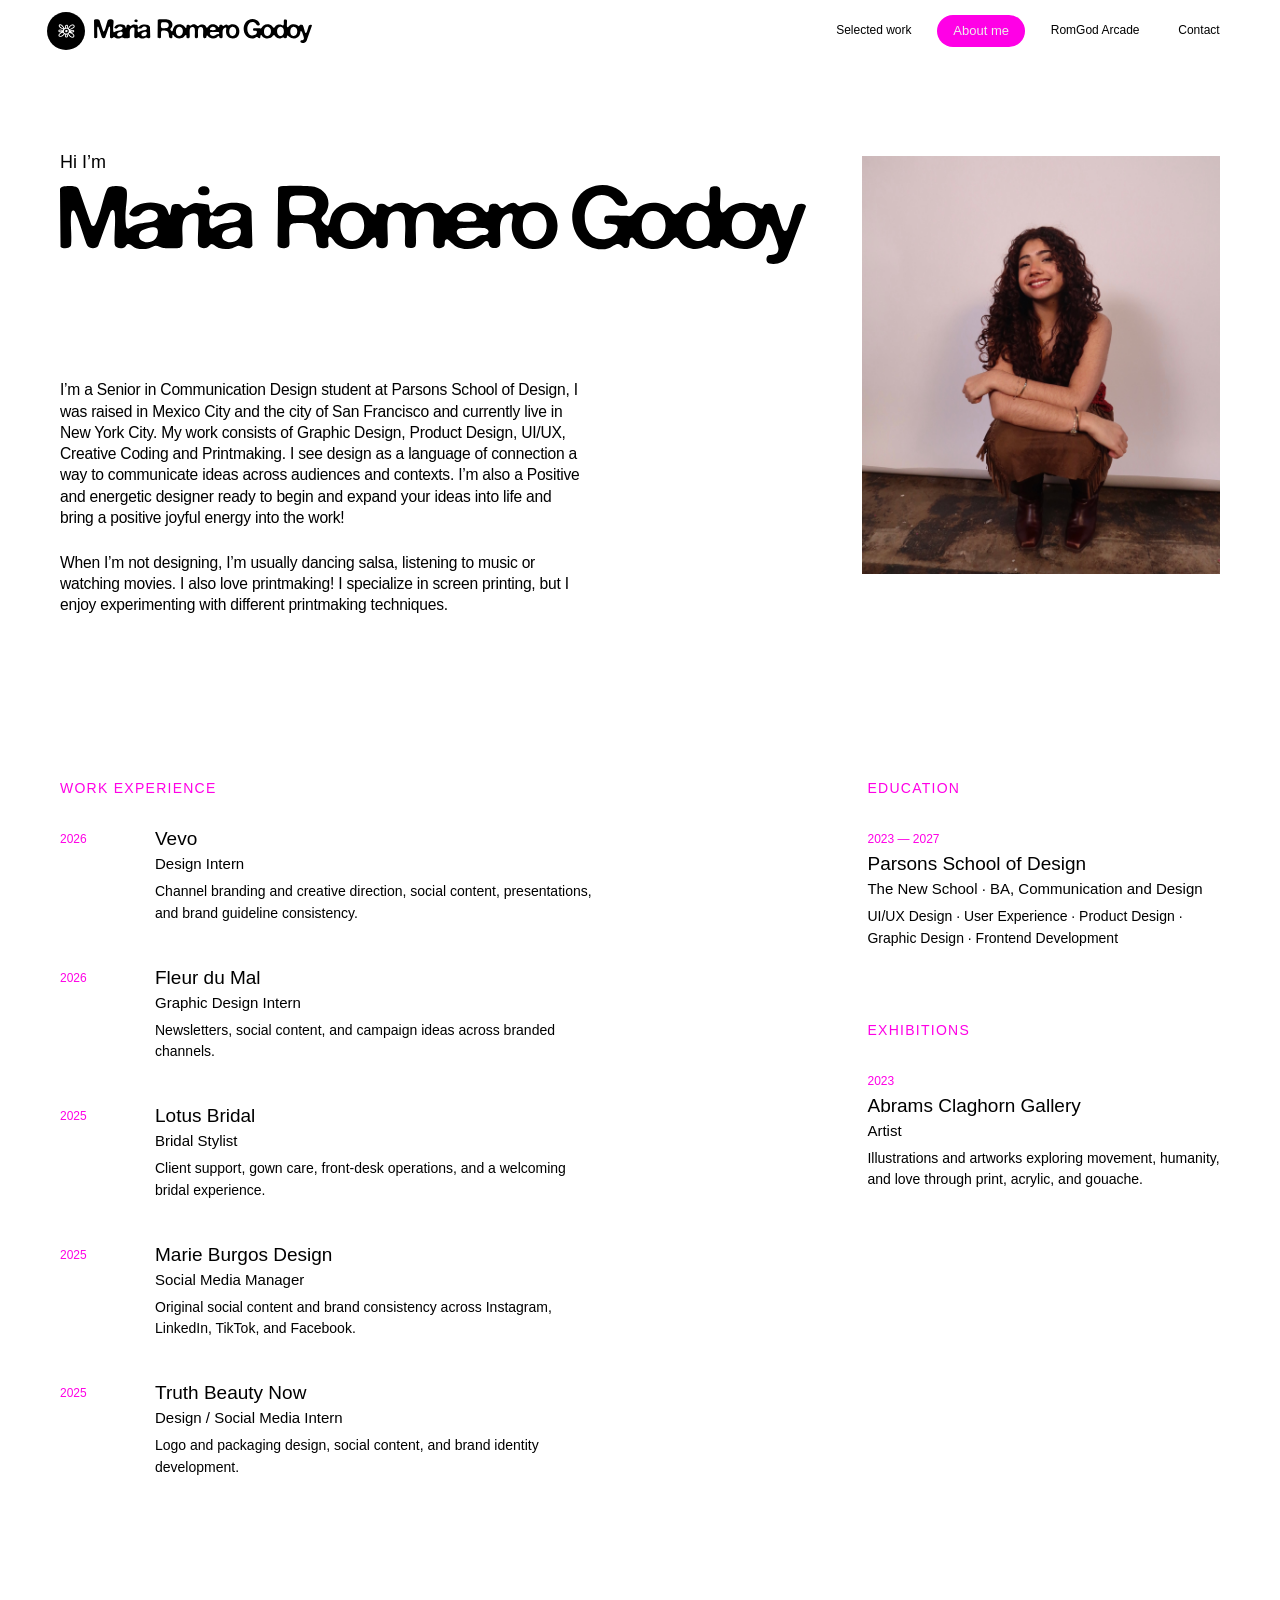
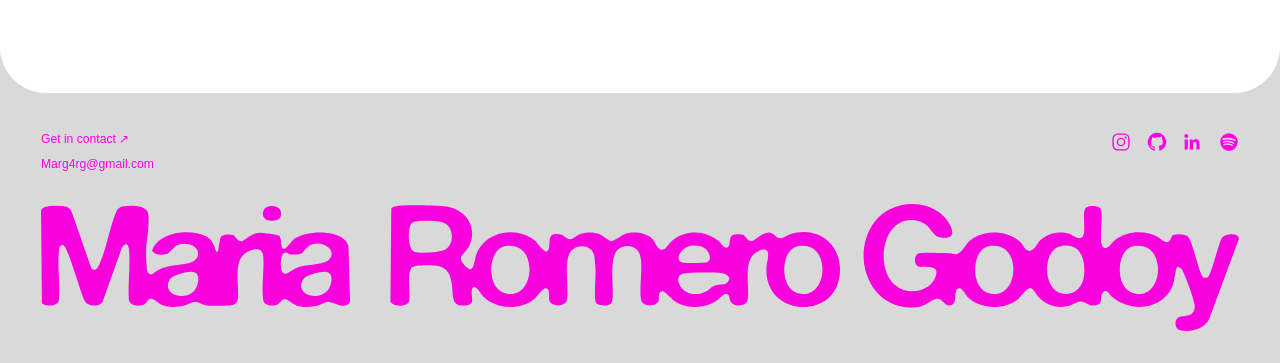
==== commit 382a8d52: "push" ====
--- a/about.html
+++ b/about.html
@@ -1,16 +1,13 @@
 <!DOCTYPE html>
 
 <html lang="en">
-  <head>
-    <meta charset="utf-8" />
-    <meta content="width=device-width, initial-scale=1" name="viewport" />
-    <title>About me — Maria Romero Godoy</title>
-    <link rel="icon" type="image/png" href="logo.png" />
-    <meta
-      content="About Maria Romero Godoy, communication design student and multidisciplinary designer."
-      name="description"
-    />
-    <style>
+<head>
+<meta charset="utf-8"/>
+<meta content="width=device-width, initial-scale=1" name="viewport"/>
+<title>About me — Maria Romero Godoy</title>
+<link href="logo.png" rel="icon" type="image/png"/>
+<meta content="About Maria Romero Godoy, communication design student and multidisciplinary designer." name="description"/>
+<style>
       :root {
         --bg: #efefef;
         --text: #000;
@@ -294,7 +291,7 @@
         }
       }
     </style>
-    <style>
+<style>
       /* Preserve the original work, school, and exhibitions information */
       .resume-section {
         margin-top: clamp(95px, 11vw, 150px);
@@ -358,7 +355,7 @@
         }
       }
     </style>
-    <style>
+<style>
       :root {
         --bg: #fff !important;
       }
@@ -481,40 +478,189 @@
         }
       }
     </style>
-    <link href="footer.css" rel="stylesheet" />
-    <link href="navigation.css" rel="stylesheet" />
-    <link href="consistent-margins.css" rel="stylesheet" />
-  </head>
-  <body>
-    <div class="about-white-sheet">
-      <header class="site-header">
-        <div class="header-signature">
-          <a
-            aria-label="Maria Romero Godoy home"
-            class="brand"
-            href="index.html"
-          >
-            <img alt="RomGod flower icon" src="romgod-flower.png" />
-          </a>
-          <span class="header-name">
-            <img alt="Maria Romero Godoy" src="romgod-name.svg" />
-          </span>
-        </div>
-        <nav aria-label="Main navigation" class="nav">
-          <a href="index.html#work">Selected work</a>
-          <a aria-current="page" href="about.html">About me</a>
-          <a href="arcade.html">RomGod Arcade</a>
-        </nav>
-      </header>
-      <main class="page">
-        <section class="about-editorial">
-          <div class="about-editorial-copy">
-            <p class="about-eyebrow">Hi I’m</p>
-            <h1 class="about-editorial-name">
-              <img alt="Maria Romero Godoy" src="romgod-name.svg" />
-            </h1>
-            <div class="about-editorial-bio">
-              <p>
+<link href="footer.css" rel="stylesheet"/>
+<link href="navigation.css" rel="stylesheet"/>
+<link href="consistent-margins.css" rel="stylesheet"/>
+<style id="rg-consistent-site-ui">
+
+/* Shared visual language from the RomGod homepage — appended last to win the cascade */
+:root { --rg-pink:#FF00E6; --rg-dark-gray:#D9D9D9; }
+html, body { background-color:var(--rg-dark-gray) !important; }
+.site-header {
+  position:relative !important;
+  background:#fff !important;
+  width:100% !important;
+  max-width:none !important;
+  margin:0 !important;
+  padding:12px clamp(20px,3.7vw,55px) !important;
+  display:flex !important; align-items:center !important;
+  justify-content:space-between !important; gap:18px !important;
+  z-index:100 !important;
+}
+.site-header .header-signature { display:flex !important; align-items:center !important; gap:9px !important; flex:0 1 auto !important; }
+.site-header .header-signature .brand {
+  width:25px !important; height:25px !important; flex:0 0 25px !important;
+  display:flex !important; align-items:center !important; justify-content:center !important;
+  border-radius:50% !important; background:#000 !important;
+}
+.site-header .header-signature .brand img { width:17px !important; height:17px !important; object-fit:contain !important; }
+.site-header .header-name img, .site-header .header-name .rg-nav-logo {
+  width:clamp(148px, 17vw, 220px) !important; height:auto !important; max-width:100% !important;
+}
+.site-header .nav {
+  display:flex !important; align-items:center !important; justify-content:flex-end !important;
+  width:auto !important; min-height:0 !important; height:auto !important;
+  padding:0 !important; margin:0 0 0 auto !important; gap:clamp(5px,1vw,14px) !important;
+  background:transparent !important; border:0 !important; box-shadow:none !important; border-radius:0 !important;
+}
+.site-header .nav a, .site-header .nav a:visited {
+  display:inline-flex !important; align-items:center !important; justify-content:center !important;
+  padding:7px 13px !important; border:0 !important; border-radius:999px !important;
+  background:transparent !important; color:#000 !important; opacity:1 !important;
+  font-size:12px !important; font-weight:400 !important; line-height:1.3 !important;
+  white-space:nowrap !important; text-decoration:none !important;
+  transition:transform .23s cubic-bezier(.2,.8,.2,1), color .2s ease !important;
+}
+.site-header .nav a:hover:not([aria-current="page"]),
+.site-header .nav a:focus-visible:not([aria-current="page"]) {
+  transform:translateY(-3px) !important; background:transparent !important; color:var(--rg-pink) !important;
+}
+.site-header .nav a[aria-current="page"],
+.site-header .nav a[aria-current="page"]:visited,
+.site-header .nav a[aria-current="page"]:hover,
+.site-header .nav a[aria-current="page"]:focus-visible {
+  background:var(--rg-pink) !important; color:#EEEEEE !important; border:0 !important;
+}
+.site-header .nav a[aria-current="page"]:hover { transform:translateY(-3px) !important; }
+/* Pink dot cursor, consistent over all interactive targets */
+@media (pointer:fine) {
+  html, body, body *, a, button, input, textarea, select, label, summary,
+  a:hover, button:hover, a:active, button:active {
+    cursor:url("data:image/svg+xml,%3Csvg%20xmlns%3D%22http%3A%2F%2Fwww.w3.org%2F2000%2Fsvg%22%20width%3D%2216%22%20height%3D%2216%22%20viewBox%3D%220%200%2016%2016%22%3E%3Ccircle%20cx%3D%228%22%20cy%3D%228%22%20r%3D%224.5%22%20fill%3D%22%23FF00E6%22%2F%3E%3C%2Fsvg%3E") 8 8,auto !important;
+  }
+  .cursor-dot { background:var(--rg-pink) !important; opacity:1 !important; }
+}
+/* Darker gray footer / pink contact text and wordmark, with no circular icon buttons */
+html body .rg-footer, html body footer.rg-footer {
+  background:var(--rg-dark-gray) !important; color:var(--rg-pink) !important;
+  margin:0 !important; border:0 !important; border-radius:0 !important;
+  width:100% !important; max-width:none !important;
+  padding:clamp(35px,3vw,58px) clamp(24px,3.2vw,66px) clamp(22px,2.5vw,42px) !important;
+}
+html body .rg-footer .rg-footer-top { display:flex !important; justify-content:space-between !important; align-items:flex-start !important; gap:24px !important; margin-bottom:clamp(22px,2.4vw,42px) !important; }
+html body .rg-footer .rg-footer-contact { display:flex !important; flex-direction:column !important; align-items:flex-start !important; gap:9px !important; }
+html body .rg-footer .rg-footer-contact a,
+html body .rg-footer .rg-footer-contact a:visited,
+html body .rg-footer .rg-footer-contact a:hover,
+html body .rg-footer .rg-footer-contact a:active,
+html body .rg-footer .rg-footer-contact a:focus-visible {
+  display:inline-block !important; font-size:clamp(12px,.95vw,15px) !important;
+  color:var(--rg-pink) !important; -webkit-text-fill-color:var(--rg-pink) !important;
+  line-height:1.35 !important; font-weight:400 !important; text-decoration:none !important;
+  border:0 !important; background:transparent !important; opacity:1 !important;
+}
+html body .rg-footer .rg-footer-social { display:flex !important; align-items:center !important; gap:16px !important; flex-wrap:wrap !important; }
+html body .rg-footer .rg-footer-social a,
+html body .rg-footer .rg-footer-social a:visited,
+html body .rg-footer .rg-footer-social a:hover,
+html body .rg-footer .rg-footer-social a:focus-visible,
+html body .rg-footer .rg-footer-social a:active {
+  display:inline-flex !important; align-items:center !important; justify-content:center !important;
+  width:20px !important; height:22px !important; min-width:0 !important; padding:0 !important;
+  border:0 !important; border-radius:0 !important; outline:0 !important;
+  background:transparent !important; box-shadow:none !important;
+  color:var(--rg-pink) !important; opacity:1 !important;
+}
+html body .rg-footer .rg-footer-social svg {
+  width:18px !important; height:18px !important;
+  color:var(--rg-pink) !important; opacity:1 !important;
+  stroke-width:1.35 !important;
+}
+html body .rg-footer .rg-footer-name { width:100% !important; max-width:none !important; padding:0 !important; margin:0 !important; }
+html body .rg-footer .rg-footer-name img {
+  display:block !important; width:100% !important; max-width:none !important; height:auto !important;
+  filter:brightness(0) saturate(100%) invert(21%) sepia(99%) saturate(7379%) hue-rotate(300deg) brightness(107%) contrast(115%) !important;
+  opacity:1 !important;
+}
+@keyframes rg-small-bounce {0%,100%{transform:translateY(0)}45%{transform:translateY(-5px)}75%{transform:translateY(1px)}}
+html body .rg-footer .rg-footer-contact a:hover,
+html body .rg-footer .rg-footer-contact a:focus-visible,
+html body .rg-footer .rg-footer-social a:hover,
+html body .rg-footer .rg-footer-social a:focus-visible { animation:rg-small-bounce .43s ease-out 1 !important; }
+@media(max-width:700px) {
+  .site-header { flex-wrap:wrap !important; padding:12px 17px !important; gap:10px !important; }
+  .site-header .nav { width:100% !important; justify-content:flex-start !important; margin-left:0 !important; flex-wrap:wrap !important; gap:4px !important; }
+  .site-header .nav a { padding:7px 10px !important; font-size:11px !important; }
+  html body .rg-footer .rg-footer-top { flex-direction:column !important; gap:28px !important; }
+}
+@media(prefers-reduced-motion:reduce) {
+  .site-header .nav a, .rg-footer a { transition:none !important; animation:none !important; }
+}
+
+
+/* Pink as a typographic accent only; work and school content unchanged. */
+.resume-column > h3, .resume-column h3,
+.resume-year { color:#FF00E6 !important; }
+.resume-column > h3 { font-weight:500 !important; }
+
+</style>
+<style id="rg-final-icon-and-arcade-refinements">
+/* Shared footer icon artwork: identical vector geometry to Home */
+html body .rg-footer .rg-footer-social a,
+html body .rg-footer .rg-footer-social a:hover,
+html body .rg-footer .rg-footer-social a:active,
+html body .rg-footer .rg-footer-social a:focus-visible {
+  width: 23px !important; height: 25px !important;
+  padding: 0 !important; border: none !important;
+  border-radius: 0 !important; box-shadow: none !important;
+  background: transparent !important; color: #FF00E6 !important;
+  opacity: 1 !important; filter: none !important;
+}
+html body .rg-footer .rg-footer-social svg {
+  width: 20px !important; height: 20px !important;
+  color: #FF00E6 !important; opacity: 1 !important;
+  fill: currentColor !important; stroke: none !important;
+}
+html body .rg-footer .rg-footer-social svg * {
+  stroke: none !important;
+}
+/* Instagram is intentionally outlined; the other three are solid marks. */
+html body .rg-footer .rg-footer-social a[aria-label="Instagram"] svg rect,
+html body .rg-footer .rg-footer-social a[aria-label="Instagram"] svg circle:nth-child(2) {
+  fill: none !important; stroke: currentColor !important;
+  stroke-width: 1.65px !important;
+}
+html body .rg-footer .rg-footer-social a[aria-label="Instagram"] svg circle:last-child {
+  fill: currentColor !important; stroke: none !important;
+}
+</style></head>
+<body>
+<div class="about-white-sheet">
+<header class="site-header">
+<div class="header-signature">
+<a aria-label="Maria Romero Godoy home" class="brand" href="index.html">
+<img alt="RomGod flower icon" src="romgod-flower.png"/>
+</a>
+<span class="header-name">
+<img alt="Maria Romero Godoy" src="romgod-name.svg"/>
+</span>
+</div>
+<nav aria-label="Main navigation" class="nav">
+<a href="index.html#work">Selected work</a>
+<a aria-current="page" href="about.html">About me</a>
+<a href="arcade.html">RomGod Arcade</a>
+<a href="mailto:Marg4rg@gmail.com">Contact</a>
+</nav>
+</header>
+<main class="page">
+<section class="about-editorial">
+<div class="about-editorial-copy">
+<p class="about-eyebrow">Hi I’m</p>
+<h1 class="about-editorial-name">
+<img alt="Maria Romero Godoy" src="romgod-name.svg"/>
+</h1>
+<div class="about-editorial-bio">
+<p>
                 I’m a Senior in Communication Design student at Parsons School
                 of Design, I was raised in Mexico City and the city of San
                 Francisco and currently live in New York City. My work consists
@@ -525,203 +671,119 @@
                 ideas into life and bring a positive joyful energy into the
                 work!
               </p>
-              <p>
+<p>
                 When I’m not designing, I’m usually dancing salsa, listening to
                 music or watching movies. I also love printmaking! I specialize
                 in screen printing, but I enjoy experimenting with different
                 printmaking techniques.
               </p>
-            </div>
-          </div>
-          <figure class="about-editorial-portrait">
-            <img alt="Portrait of Maria Romero Godoy" src="IMG_2895.jpg" />
-          </figure>
-        </section>
-      </main>
-      <section aria-label="Experience and education" class="resume-section">
-        <div class="resume-grid">
-          <div class="resume-column">
-            <h3>Work experience</h3>
-            <div class="resume-entry">
-              <div class="resume-year">2026</div>
-              <div>
-                <h4 class="resume-company">Vevo</h4>
-                <p class="resume-role">Design Intern</p>
-                <p class="resume-detail">
+</div>
+</div>
+<figure class="about-editorial-portrait">
+<img alt="Portrait of Maria Romero Godoy" src="IMG_2895.jpg"/>
+</figure>
+</section>
+</main>
+<section aria-label="Experience and education" class="resume-section">
+<div class="resume-grid">
+<div class="resume-column">
+<h3>Work experience</h3>
+<div class="resume-entry">
+<div class="resume-year">2026</div>
+<div>
+<h4 class="resume-company">Vevo</h4>
+<p class="resume-role">Design Intern</p>
+<p class="resume-detail">
                   Channel branding and creative direction, social content,
                   presentations, and brand guideline consistency.
                 </p>
-              </div>
-            </div>
-            <div class="resume-entry">
-              <div class="resume-year">2026</div>
-              <div>
-                <h4 class="resume-company">Fleur du Mal</h4>
-                <p class="resume-role">Graphic Design Intern</p>
-                <p class="resume-detail">
+</div>
+</div>
+<div class="resume-entry">
+<div class="resume-year">2026</div>
+<div>
+<h4 class="resume-company">Fleur du Mal</h4>
+<p class="resume-role">Graphic Design Intern</p>
+<p class="resume-detail">
                   Newsletters, social content, and campaign ideas across branded
                   channels.
                 </p>
-              </div>
-            </div>
-            <div class="resume-entry">
-              <div class="resume-year">2025</div>
-              <div>
-                <h4 class="resume-company">Lotus Bridal</h4>
-                <p class="resume-role">Bridal Stylist</p>
-                <p class="resume-detail">
+</div>
+</div>
+<div class="resume-entry">
+<div class="resume-year">2025</div>
+<div>
+<h4 class="resume-company">Lotus Bridal</h4>
+<p class="resume-role">Bridal Stylist</p>
+<p class="resume-detail">
                   Client support, gown care, front-desk operations, and a
                   welcoming bridal experience.
                 </p>
-              </div>
-            </div>
-            <div class="resume-entry">
-              <div class="resume-year">2025</div>
-              <div>
-                <h4 class="resume-company">Marie Burgos Design</h4>
-                <p class="resume-role">Social Media Manager</p>
-                <p class="resume-detail">
+</div>
+</div>
+<div class="resume-entry">
+<div class="resume-year">2025</div>
+<div>
+<h4 class="resume-company">Marie Burgos Design</h4>
+<p class="resume-role">Social Media Manager</p>
+<p class="resume-detail">
                   Original social content and brand consistency across
                   Instagram, LinkedIn, TikTok, and Facebook.
                 </p>
-              </div>
-            </div>
-            <div class="resume-entry">
-              <div class="resume-year">2025</div>
-              <div>
-                <h4 class="resume-company">Truth Beauty Now</h4>
-                <p class="resume-role">Design / Social Media Intern</p>
-                <p class="resume-detail">
+</div>
+</div>
+<div class="resume-entry">
+<div class="resume-year">2025</div>
+<div>
+<h4 class="resume-company">Truth Beauty Now</h4>
+<p class="resume-role">Design / Social Media Intern</p>
+<p class="resume-detail">
                   Logo and packaging design, social content, and brand identity
                   development.
                 </p>
-              </div>
-            </div>
-          </div>
-          <div class="resume-column education">
-            <h3>Education</h3>
-            <div class="resume-entry">
-              <div class="resume-year">2023 — 2027</div>
-              <h4 class="resume-company">Parsons School of Design</h4>
-              <p class="resume-role">
+</div>
+</div>
+</div>
+<div class="resume-column education">
+<h3>Education</h3>
+<div class="resume-entry">
+<div class="resume-year">2023 — 2027</div>
+<h4 class="resume-company">Parsons School of Design</h4>
+<p class="resume-role">
                 The New School · BA, Communication and Design
               </p>
-              <p class="resume-detail">
+<p class="resume-detail">
                 UI/UX Design · User Experience · Product Design · Graphic Design
                 · Frontend Development
               </p>
-            </div>
-            <h3 style="margin-top: 72px">Exhibitions</h3>
-            <div class="resume-entry">
-              <div class="resume-year">2023</div>
-              <h4 class="resume-company">Abrams Claghorn Gallery</h4>
-              <p class="resume-role">Artist</p>
-              <p class="resume-detail">
+</div>
+<h3 style="margin-top: 72px">Exhibitions</h3>
+<div class="resume-entry">
+<div class="resume-year">2023</div>
+<h4 class="resume-company">Abrams Claghorn Gallery</h4>
+<p class="resume-role">Artist</p>
+<p class="resume-detail">
                 Illustrations and artworks exploring movement, humanity, and
                 love through print, acrylic, and gouache.
               </p>
-            </div>
-          </div>
-        </div>
-      </section>
-    </div>
-    <footer class="rg-footer">
-      <div class="rg-footer-top">
-        <div class="rg-footer-contact">
-          <a class="rg-contact-link" href="mailto:Marg4rg@gmail.com"
-            >Get in contact ↗</a
-          >
-          <a class="rg-email-link" href="mailto:Marg4rg@gmail.com"
-            >Marg4rg@gmail.com</a
-          >
-        </div>
-        <div aria-label="Social profiles" class="rg-footer-social">
-          <a
-            aria-label="Instagram"
-            href="https://www.instagram.com/romgod.designs/"
-            rel="noopener noreferrer"
-            target="_blank"
-            ><svg
-              aria-hidden="true"
-              fill="none"
-              stroke="currentColor"
-              stroke-linecap="round"
-              stroke-linejoin="round"
-              stroke-width="1.8"
-              viewbox="0 0 24 24"
-              xmlns="http://www.w3.org/2000/svg"
-            >
-              <rect height="18" rx="5" width="18" x="3" y="3"></rect>
-              <circle cx="12" cy="12" r="4"></circle>
-              <circle
-                cx="17.3"
-                cy="6.7"
-                fill="currentColor"
-                r="1"
-                stroke="none"
-              ></circle></svg></a
-          ><a
-            aria-label="GitHub"
-            href="https://github.com/mariaromerogodoy"
-            rel="noopener noreferrer"
-            target="_blank"
-            ><svg
-              aria-hidden="true"
-              fill="none"
-              stroke="currentColor"
-              stroke-linecap="round"
-              stroke-linejoin="round"
-              stroke-width="1.8"
-              viewbox="0 0 24 24"
-              xmlns="http://www.w3.org/2000/svg"
-            >
-              <path
-                d="M9 19c-4.3 1.4-4.3-2.5-6-3m12 5v-3.5c0-1 .1-1.4-.5-2 2.8-.3 5.5-1.4 5.5-6a4.6 4.6 0 0 0-1.3-3.2 4.2 4.2 0 0 0-.1-3.2s-1.1-.3-3.5 1.3a12.3 12.3 0 0 0-6.2 0C6.5 2.8 5.4 3.1 5.4 3.1a4.2 4.2 0 0 0-.1 3.2A4.6 4.6 0 0 0 4 9.5c0 4.6 2.7 5.7 5.5 6-.6.6-.6 1.2-.5 2V21"
-              ></path></svg></a
-          ><a
-            aria-label="LinkedIn"
-            href="https://www.linkedin.com/in/mariaromgod"
-            rel="noopener noreferrer"
-            target="_blank"
-            ><svg
-              aria-hidden="true"
-              fill="none"
-              stroke="currentColor"
-              stroke-linecap="round"
-              stroke-linejoin="round"
-              stroke-width="1.8"
-              viewbox="0 0 24 24"
-              xmlns="http://www.w3.org/2000/svg"
-            >
-              <rect height="18" rx="3" width="18" x="3" y="3"></rect>
-              <path
-                d="M8 11v5M8 8v.01M12 16v-5m0 2.5c0-1.5 1-2.5 2.3-2.5s2.2 1 2.2 2.5V16"
-              ></path></svg></a
-          ><a
-            aria-label="Spotify"
-            href="https://open.spotify.com/user/4rlfytwvic0ai12sfbmx7o3oh?si=44ad739174264706"
-            rel="noopener noreferrer"
-            target="_blank"
-            ><svg
-              aria-hidden="true"
-              fill="none"
-              stroke="currentColor"
-              stroke-linecap="round"
-              stroke-linejoin="round"
-              stroke-width="1.8"
-              viewbox="0 0 24 24"
-              xmlns="http://www.w3.org/2000/svg"
-            >
-              <circle cx="12" cy="12" r="9"></circle>
-              <path
-                d="M7 9.5c3.5-1 7-.7 10 1M7.5 12.5c3-.8 6-.5 8.5 1M8 15.3c2.5-.6 5-.4 7 .8"
-              ></path></svg
-          ></a>
-        </div>
-      </div>
-      <div class="rg-footer-name">
-        <img alt="Maria Romero Godoy" src="romgod-name.svg" />
-      </div>
-    </footer>
-  </body>
+</div>
+</div>
+</div>
+</section>
+</div>
+<footer class="rg-footer">
+<div class="rg-footer-top">
+<div class="rg-footer-contact">
+<a class="rg-contact-link" href="mailto:Marg4rg@gmail.com">Get in contact ↗</a>
+<a class="rg-email-link" href="mailto:Marg4rg@gmail.com">Marg4rg@gmail.com</a>
+</div>
+<div aria-label="Social profiles" class="rg-footer-social">
+<a aria-label="Instagram" href="https://www.instagram.com/romgod.designs/" rel="noopener noreferrer" target="_blank"><svg aria-hidden="true" fill="currentColor" viewbox="0 0 24 24" xmlns="http://www.w3.org/2000/svg"><rect fill="none" height="19" rx="5.5" stroke="currentColor" stroke-width="1.65" width="19" x="2.5" y="2.5"></rect><circle cx="12" cy="12" fill="none" r="4.3" stroke="currentColor" stroke-width="1.65"></circle><circle cx="17.6" cy="6.5" r="1.25"></circle></svg></a><a aria-label="GitHub" href="https://github.com/mariaromerogodoy" rel="noopener noreferrer" target="_blank"><svg aria-hidden="true" fill="currentColor" viewbox="0 0 24 24" xmlns="http://www.w3.org/2000/svg"><path d="M12 .9a11.1 11.1 0 0 0-3.51 21.64c.56.1.76-.24.76-.53v-2.12c-3.1.67-3.76-1.32-3.76-1.32-.5-1.28-1.24-1.62-1.24-1.62-1.01-.69.08-.68.08-.68 1.12.08 1.7 1.15 1.7 1.15 1 .1.98 2.5 3.23 1.8.1-.73.39-1.23.71-1.52-2.48-.28-5.08-1.24-5.08-5.5 0-1.22.44-2.22 1.14-3-.12-.28-.49-1.42.11-2.96 0 0 .94-.3 3.06 1.14A10.7 10.7 0 0 1 12 6.3c.95 0 1.9.13 2.8.38 2.12-1.44 3.06-1.14 3.06-1.14.6 1.54.23 2.68.11 2.96.71.78 1.14 1.78 1.14 3 0 4.27-2.6 5.22-5.09 5.5.4.35.76 1.03.76 2.08v2.93c0 .29.2.64.77.53A11.1 11.1 0 0 0 12 .9Z"></path></svg></a><a aria-label="LinkedIn" href="https://www.linkedin.com/in/mariaromgod" rel="noopener noreferrer" target="_blank"><svg aria-hidden="true" fill="currentColor" viewbox="0 0 24 24" xmlns="http://www.w3.org/2000/svg"><path d="M3.9 2.5a2.3 2.3 0 1 0 0 4.6 2.3 2.3 0 0 0 0-4.6ZM2 9h3.8v12H2V9Zm6.1 0h3.65v1.64h.05A4 4 0 0 1 15.4 8.7c3.84 0 4.55 2.53 4.55 5.81V21h-3.8v-5.75c0-1.37-.03-3.13-1.91-3.13-1.91 0-2.2 1.5-2.2 3.04V21H8.1V9Z"></path></svg></a><a aria-label="Spotify" href="https://open.spotify.com/user/4rlfytwvic0ai12sfbmx7o3oh?si=44ad739174264706" rel="noopener noreferrer" target="_blank"><svg aria-hidden="true" fill="currentColor" viewbox="0 0 24 24" xmlns="http://www.w3.org/2000/svg"><path d="M12 1.5a10.5 10.5 0 1 0 0 21 10.5 10.5 0 0 0 0-21Zm4.8 15.1a.7.7 0 0 1-.96.23c-2.6-1.59-5.87-1.95-9.71-1.07a.7.7 0 0 1-.31-1.37c4.22-.97 7.84-.55 10.76 1.23a.7.7 0 0 1 .22.97Zm1.28-2.86a.88.88 0 0 1-1.2.28c-2.98-1.83-7.52-2.36-11.04-1.29a.88.88 0 0 1-.51-1.68c4.03-1.22 9.06-.63 12.46 1.45.41.25.54.79.29 1.24Zm.11-2.98c-3.57-2.12-9.45-2.31-12.85-1.28a1.05 1.05 0 0 1-.61-2.01c3.9-1.18 10.43-.95 14.54 1.49a1.05 1.05 0 1 1-1.08 1.8Z"></path></svg></a>
+</div>
+</div>
+<div class="rg-footer-name">
+<img alt="Maria Romero Godoy" src="romgod-name.svg"/>
+</div>
+</footer>
+</body>
 </html>
--- a/footer.css
+++ b/footer.css
@@ -1,29 +1,205 @@
-/* One shared footer style for every page, matching the supplied reference. */
-.rg-footer,footer.rg-footer {
-  background:#000!important;color:#fff!important;
-  width:100%!important;max-width:none!important;margin:0!important;
-  padding:clamp(35px,3vw,58px) clamp(24px,3.2vw,66px) clamp(22px,2.5vw,42px)!important;
-  box-sizing:border-box!important;display:block!important;
-  border:0!important;border-radius:0!important;
-}
-.rg-footer *{box-sizing:border-box}
-.rg-footer-top{display:flex!important;justify-content:space-between!important;align-items:flex-start!important;gap:28px!important;margin:0 0 clamp(22px,2.4vw,42px)!important}
-.rg-footer-contact{display:flex!important;flex-direction:column!important;gap:10px!important}
-.rg-footer-contact a{color:#fff!important;text-decoration:underline!important;text-underline-offset:6px!important;text-decoration-thickness:1px!important;line-height:1.25!important;font-weight:400!important}
-.rg-footer-contact .rg-contact-link,.rg-footer-contact .rg-email-link{font-size:clamp(15px,1.18vw,20px)!important}
-.rg-footer-social{display:flex!important;align-items:center!important;gap:clamp(10px,1vw,17px)!important;flex-wrap:wrap!important}
-.rg-footer-social a{width:clamp(42px,3.3vw,66px)!important;height:clamp(42px,3.3vw,66px)!important;display:flex!important;align-items:center!important;justify-content:center!important;border:2px solid #fff!important;border-radius:50%!important;color:#fff!important;background:transparent!important;transition:background .2s,color .2s,transform .2s!important}
-.rg-footer-social a:hover,.rg-footer-social a:focus-visible{background:#fff!important;color:#000!important;transform:translateY(-2px)!important}
-.rg-footer-social svg{width:52%!important;height:52%!important;display:block!important}
-.rg-footer-name{display:block!important;width:100%!important;max-width:none!important;margin:0!important;padding:0!important}
-.rg-footer-name img{display:block!important;width:100%!important;max-width:none!important;height:auto!important;filter:invert(1)!important;opacity:1!important}
-@media(max-width:650px){
- .rg-footer-top{flex-direction:column!important;gap:28px!important}
- .rg-footer-name{width:100%!important}
-}
-
-/* Refined, lighter footer icons */
-.rg-footer-social{gap:13px!important}
-.rg-footer-social a{width:40px!important;height:40px!important;border-width:1.25px!important}
-.rg-footer-social svg{width:20px!important;height:20px!important;stroke-width:1.5px!important}
-@media(max-width:650px){.rg-footer-social a{width:38px!important;height:38px!important}.rg-footer-social svg{width:19px!important;height:19px!important}}
+/* RomGod shared footer — minimal, no icon containers or link underlines */
+.rg-footer,
+footer.rg-footer {
+  background: #000 !important;
+  color: #fff !important;
+  width: 100% !important;
+  max-width: none !important;
+  margin: 0 !important;
+  padding: clamp(35px, 3vw, 58px) clamp(24px, 3.2vw, 66px)
+    clamp(22px, 2.5vw, 42px) !important;
+  box-sizing: border-box !important;
+  display: block !important;
+  border: none !important;
+  border-radius: 0 !important;
+}
+.rg-footer * {
+  box-sizing: border-box;
+}
+
+.rg-footer .rg-footer-top {
+  display: flex !important;
+  justify-content: space-between !important;
+  align-items: flex-start !important;
+  gap: 28px !important;
+  margin: 0 0 clamp(22px, 2.4vw, 42px) !important;
+}
+.rg-footer .rg-footer-contact {
+  display: flex !important;
+  flex-direction: column !important;
+  align-items: flex-start !important;
+  gap: 9px !important;
+}
+
+/* No underline, smaller type, stays white in every link state */
+.rg-footer .rg-footer-contact .rg-contact-link,
+.rg-footer .rg-footer-contact .rg-email-link,
+.rg-footer .rg-footer-contact .rg-contact-link:link,
+.rg-footer .rg-footer-contact .rg-email-link:link,
+.rg-footer .rg-footer-contact .rg-contact-link:visited,
+.rg-footer .rg-footer-contact .rg-email-link:visited,
+.rg-footer .rg-footer-contact .rg-contact-link:hover,
+.rg-footer .rg-footer-contact .rg-email-link:hover,
+.rg-footer .rg-footer-contact .rg-contact-link:focus-visible,
+.rg-footer .rg-footer-contact .rg-email-link:focus-visible,
+.rg-footer .rg-footer-contact .rg-contact-link:active,
+.rg-footer .rg-footer-contact .rg-email-link:active {
+  display: inline-block !important;
+  align-self: flex-start !important;
+  color: #fff !important;
+  font-size: clamp(12px, 0.95vw, 15px) !important;
+  font-weight: 400 !important;
+  line-height: 1.35 !important;
+  text-decoration: none !important;
+  text-decoration-line: none !important;
+  text-underline-offset: initial !important;
+  border: 0 !important;
+  box-shadow: none !important;
+  background: transparent !important;
+  opacity: 1 !important;
+}
+
+/* Icons are naked white SVGs, never white outlined circles */
+.rg-footer .rg-footer-social {
+  display: flex !important;
+  align-items: center !important;
+  flex-wrap: wrap !important;
+  gap: 16px !important;
+}
+.rg-footer .rg-footer-social a,
+.rg-footer .rg-footer-social a:link,
+.rg-footer .rg-footer-social a:visited,
+.rg-footer .rg-footer-social a:hover,
+.rg-footer .rg-footer-social a:focus,
+.rg-footer .rg-footer-social a:focus-visible,
+.rg-footer .rg-footer-social a:active {
+  display: inline-flex !important;
+  align-items: center !important;
+  justify-content: center !important;
+  flex: 0 0 20px !important;
+  width: 20px !important;
+  height: 22px !important;
+  min-width: 0 !important;
+  padding: 0 !important;
+  margin: 0 !important;
+  border: none !important;
+  border-width: 0 !important;
+  outline: none !important;
+  border-radius: 0 !important;
+  box-shadow: none !important;
+  background: transparent !important;
+  color: white !important;
+  opacity: 1 !important;
+  filter: none !important;
+  text-decoration: none !important;
+}
+.rg-footer .rg-footer-social svg {
+  display: block !important;
+  width: 18px !important;
+  height: 18px !important;
+  color: #fff !important;
+  opacity: 1 !important;
+  filter: none !important;
+}
+
+/* Slight spring/bounce like the top navigation */
+@keyframes rg-footer-subtle-bounce {
+  0%,
+  100% {
+    transform: translateY(0);
+  }
+  45% {
+    transform: translateY(-5px);
+  }
+  75% {
+    transform: translateY(1px);
+  }
+}
+.rg-footer .rg-footer-contact .rg-contact-link:hover,
+.rg-footer .rg-footer-contact .rg-contact-link:focus-visible,
+.rg-footer .rg-footer-contact .rg-email-link:hover,
+.rg-footer .rg-footer-contact .rg-email-link:focus-visible,
+.rg-footer .rg-footer-social a:hover,
+.rg-footer .rg-footer-social a:focus-visible {
+  animation: rg-footer-subtle-bounce 0.43s ease-out 1 !important;
+}
+
+.rg-footer .rg-footer-name {
+  display: block !important;
+  width: 100% !important;
+  max-width: none !important;
+  margin: 0 !important;
+  padding: 0 !important;
+}
+.rg-footer .rg-footer-name img {
+  display: block !important;
+  width: 100% !important;
+  max-width: none !important;
+  height: auto !important;
+  filter: invert(1) !important;
+  opacity: 1 !important;
+}
+@media (max-width: 650px) {
+  .rg-footer .rg-footer-top {
+    flex-direction: column !important;
+    gap: 28px !important;
+  }
+}
+@media (prefers-reduced-motion: reduce) {
+  .rg-footer .rg-footer-contact a:hover,
+  .rg-footer .rg-footer-contact a:focus-visible,
+  .rg-footer .rg-footer-social a:hover,
+  .rg-footer .rg-footer-social a:focus-visible {
+    animation: none !important;
+  }
+}
+
+/* Brand-blue footer across all pages. */
+.rg-footer,
+footer.rg-footer {
+  background: #ff00e6 !important;
+}
+.rg-footer .rg-footer-contact a,
+.rg-footer .rg-footer-contact a:visited,
+.rg-footer .rg-footer-social a,
+.rg-footer .rg-footer-social a:visited {
+  color: #fff !important;
+  opacity: 1 !important;
+}
+
+/* 2026-11-09: updated shared footer palette */
+html,
+body {
+  background-color: #eeeeee !important;
+}
+html body .rg-footer,
+html body footer.rg-footer {
+  background: #eeeeee !important;
+  color: #ff00e6 !important;
+}
+html body .rg-footer .rg-footer-contact a,
+html body .rg-footer .rg-footer-contact a:link,
+html body .rg-footer .rg-footer-contact a:visited,
+html body .rg-footer .rg-footer-contact a:hover,
+html body .rg-footer .rg-footer-contact a:focus-visible,
+html body .rg-footer .rg-footer-contact a:active,
+html body .rg-footer .rg-footer-social a,
+html body .rg-footer .rg-footer-social a:link,
+html body .rg-footer .rg-footer-social a:visited,
+html body .rg-footer .rg-footer-social a:hover,
+html body .rg-footer .rg-footer-social a:focus-visible,
+html body .rg-footer .rg-footer-social a:active {
+  color: #ff00e6 !important;
+  background: transparent !important;
+  opacity: 1 !important;
+  border: 0 !important;
+  text-decoration: none !important;
+}
+html body .rg-footer .rg-footer-social svg {
+  color: #ff00e6 !important;
+  stroke: currentColor !important;
+}
+html body .rg-footer .rg-footer-name img {
+  filter: brightness(0) saturate(100%) invert(21%) sepia(99%) saturate(7379%)
+    hue-rotate(300deg) brightness(107%) contrast(115%) !important;
+}
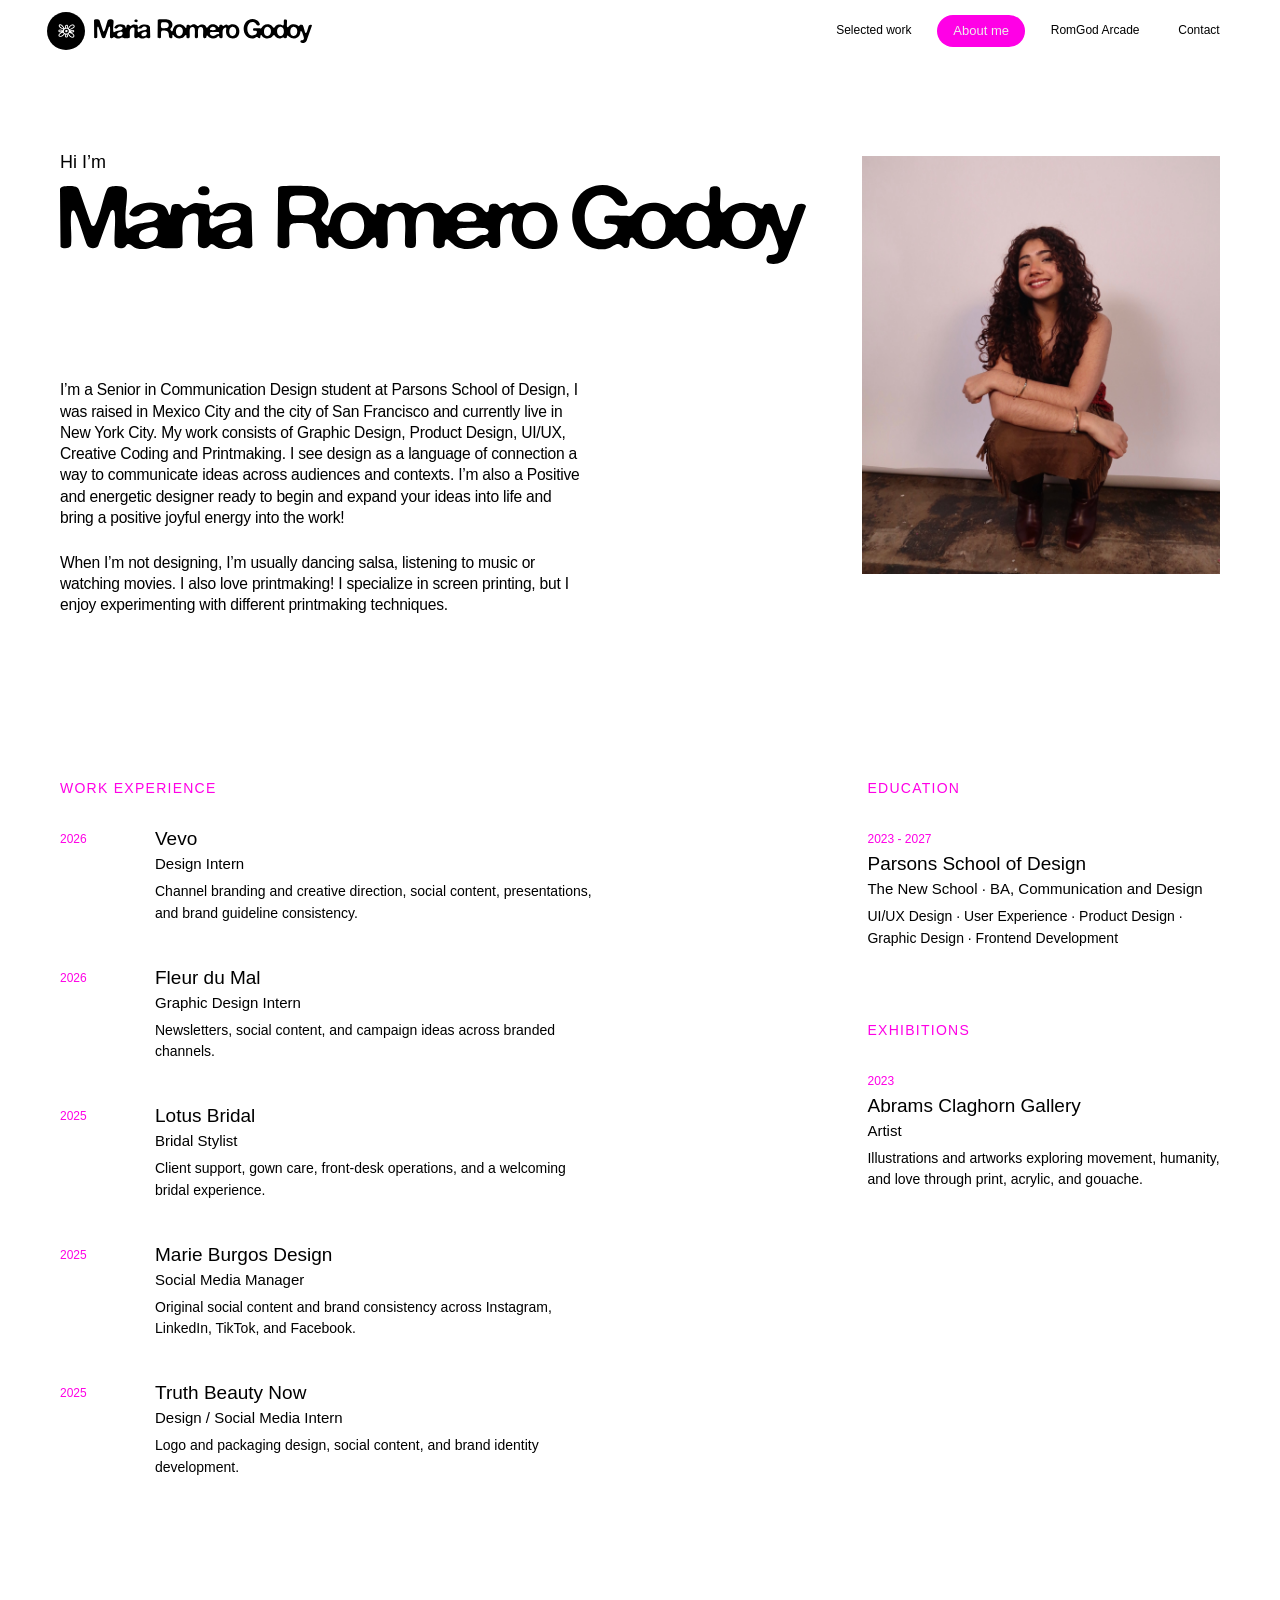
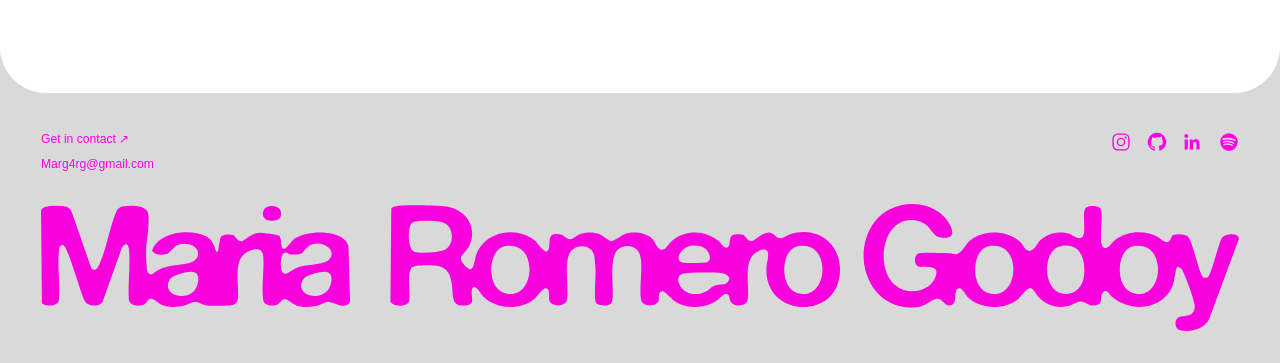
==== commit ec9b481a: "push" ====
--- a/about.html
+++ b/about.html
@@ -1,13 +1,16 @@
 <!DOCTYPE html>
 
 <html lang="en">
-<head>
-<meta charset="utf-8"/>
-<meta content="width=device-width, initial-scale=1" name="viewport"/>
-<title>About me — Maria Romero Godoy</title>
-<link href="logo.png" rel="icon" type="image/png"/>
-<meta content="About Maria Romero Godoy, communication design student and multidisciplinary designer." name="description"/>
-<style>
+  <head>
+    <meta charset="utf-8" />
+    <meta content="width=device-width, initial-scale=1" name="viewport" />
+    <title>About me — Maria Romero Godoy</title>
+    <link href="logo.png" rel="icon" type="image/png" />
+    <meta
+      content="About Maria Romero Godoy, communication design student and multidisciplinary designer."
+      name="description"
+    />
+    <style>
       :root {
         --bg: #efefef;
         --text: #000;
@@ -291,7 +294,7 @@
         }
       }
     </style>
-<style>
+    <style>
       /* Preserve the original work, school, and exhibitions information */
       .resume-section {
         margin-top: clamp(95px, 11vw, 150px);
@@ -355,7 +358,7 @@
         }
       }
     </style>
-<style>
+    <style>
       :root {
         --bg: #fff !important;
       }
@@ -478,189 +481,367 @@
         }
       }
     </style>
-<link href="footer.css" rel="stylesheet"/>
-<link href="navigation.css" rel="stylesheet"/>
-<link href="consistent-margins.css" rel="stylesheet"/>
-<style id="rg-consistent-site-ui">
+    <link href="footer.css" rel="stylesheet" />
+    <link href="navigation.css" rel="stylesheet" />
+    <link href="consistent-margins.css" rel="stylesheet" />
+    <style id="rg-consistent-site-ui">
+      /* Shared visual language from the RomGod homepage — appended last to win the cascade */
+      :root {
+        --rg-pink: #ff00e6;
+        --rg-dark-gray: #d9d9d9;
+      }
+      html,
+      body {
+        background-color: var(--rg-dark-gray) !important;
+      }
+      .site-header {
+        position: relative !important;
+        background: #fff !important;
+        width: 100% !important;
+        max-width: none !important;
+        margin: 0 !important;
+        padding: 12px clamp(20px, 3.7vw, 55px) !important;
+        display: flex !important;
+        align-items: center !important;
+        justify-content: space-between !important;
+        gap: 18px !important;
+        z-index: 100 !important;
+      }
+      .site-header .header-signature {
+        display: flex !important;
+        align-items: center !important;
+        gap: 9px !important;
+        flex: 0 1 auto !important;
+      }
+      .site-header .header-signature .brand {
+        width: 25px !important;
+        height: 25px !important;
+        flex: 0 0 25px !important;
+        display: flex !important;
+        align-items: center !important;
+        justify-content: center !important;
+        border-radius: 50% !important;
+        background: #000 !important;
+      }
+      .site-header .header-signature .brand img {
+        width: 17px !important;
+        height: 17px !important;
+        object-fit: contain !important;
+      }
+      .site-header .header-name img,
+      .site-header .header-name .rg-nav-logo {
+        width: clamp(148px, 17vw, 220px) !important;
+        height: auto !important;
+        max-width: 100% !important;
+      }
+      .site-header .nav {
+        display: flex !important;
+        align-items: center !important;
+        justify-content: flex-end !important;
+        width: auto !important;
+        min-height: 0 !important;
+        height: auto !important;
+        padding: 0 !important;
+        margin: 0 0 0 auto !important;
+        gap: clamp(5px, 1vw, 14px) !important;
+        background: transparent !important;
+        border: 0 !important;
+        box-shadow: none !important;
+        border-radius: 0 !important;
+      }
+      .site-header .nav a,
+      .site-header .nav a:visited {
+        display: inline-flex !important;
+        align-items: center !important;
+        justify-content: center !important;
+        padding: 7px 13px !important;
+        border: 0 !important;
+        border-radius: 999px !important;
+        background: transparent !important;
+        color: #000 !important;
+        opacity: 1 !important;
+        font-size: 12px !important;
+        font-weight: 400 !important;
+        line-height: 1.3 !important;
+        white-space: nowrap !important;
+        text-decoration: none !important;
+        transition: transform 0.23s cubic-bezier(0.2, 0.8, 0.2, 1),
+          color 0.2s ease !important;
+      }
+      .site-header .nav a:hover:not([aria-current="page"]),
+      .site-header .nav a:focus-visible:not([aria-current="page"]) {
+        transform: translateY(-3px) !important;
+        background: transparent !important;
+        color: var(--rg-pink) !important;
+      }
+      .site-header .nav a[aria-current="page"],
+      .site-header .nav a[aria-current="page"]:visited,
+      .site-header .nav a[aria-current="page"]:hover,
+      .site-header .nav a[aria-current="page"]:focus-visible {
+        background: var(--rg-pink) !important;
+        color: #eeeeee !important;
+        border: 0 !important;
+      }
+      .site-header .nav a[aria-current="page"]:hover {
+        transform: translateY(-3px) !important;
+      }
+      /* Pink dot cursor, consistent over all interactive targets */
+      @media (pointer: fine) {
+        html,
+        body,
+        body *,
+        a,
+        button,
+        input,
+        textarea,
+        select,
+        label,
+        summary,
+        a:hover,
+        button:hover,
+        a:active,
+        button:active {
+          cursor: url("data:image/svg+xml,%3Csvg%20xmlns%3D%22http%3A%2F%2Fwww.w3.org%2F2000%2Fsvg%22%20width%3D%2216%22%20height%3D%2216%22%20viewBox%3D%220%200%2016%2016%22%3E%3Ccircle%20cx%3D%228%22%20cy%3D%228%22%20r%3D%224.5%22%20fill%3D%22%23FF00E6%22%2F%3E%3C%2Fsvg%3E")
+              8 8,
+            auto !important;
+        }
+        .cursor-dot {
+          background: var(--rg-pink) !important;
+          opacity: 1 !important;
+        }
+      }
+      /* Darker gray footer / pink contact text and wordmark, with no circular icon buttons */
+      html body .rg-footer,
+      html body footer.rg-footer {
+        background: var(--rg-dark-gray) !important;
+        color: var(--rg-pink) !important;
+        margin: 0 !important;
+        border: 0 !important;
+        border-radius: 0 !important;
+        width: 100% !important;
+        max-width: none !important;
+        padding: clamp(35px, 3vw, 58px) clamp(24px, 3.2vw, 66px)
+          clamp(22px, 2.5vw, 42px) !important;
+      }
+      html body .rg-footer .rg-footer-top {
+        display: flex !important;
+        justify-content: space-between !important;
+        align-items: flex-start !important;
+        gap: 24px !important;
+        margin-bottom: clamp(22px, 2.4vw, 42px) !important;
+      }
+      html body .rg-footer .rg-footer-contact {
+        display: flex !important;
+        flex-direction: column !important;
+        align-items: flex-start !important;
+        gap: 9px !important;
+      }
+      html body .rg-footer .rg-footer-contact a,
+      html body .rg-footer .rg-footer-contact a:visited,
+      html body .rg-footer .rg-footer-contact a:hover,
+      html body .rg-footer .rg-footer-contact a:active,
+      html body .rg-footer .rg-footer-contact a:focus-visible {
+        display: inline-block !important;
+        font-size: clamp(12px, 0.95vw, 15px) !important;
+        color: var(--rg-pink) !important;
+        -webkit-text-fill-color: var(--rg-pink) !important;
+        line-height: 1.35 !important;
+        font-weight: 400 !important;
+        text-decoration: none !important;
+        border: 0 !important;
+        background: transparent !important;
+        opacity: 1 !important;
+      }
+      html body .rg-footer .rg-footer-social {
+        display: flex !important;
+        align-items: center !important;
+        gap: 16px !important;
+        flex-wrap: wrap !important;
+      }
+      html body .rg-footer .rg-footer-social a,
+      html body .rg-footer .rg-footer-social a:visited,
+      html body .rg-footer .rg-footer-social a:hover,
+      html body .rg-footer .rg-footer-social a:focus-visible,
+      html body .rg-footer .rg-footer-social a:active {
+        display: inline-flex !important;
+        align-items: center !important;
+        justify-content: center !important;
+        width: 20px !important;
+        height: 22px !important;
+        min-width: 0 !important;
+        padding: 0 !important;
+        border: 0 !important;
+        border-radius: 0 !important;
+        outline: 0 !important;
+        background: transparent !important;
+        box-shadow: none !important;
+        color: var(--rg-pink) !important;
+        opacity: 1 !important;
+      }
+      html body .rg-footer .rg-footer-social svg {
+        width: 18px !important;
+        height: 18px !important;
+        color: var(--rg-pink) !important;
+        opacity: 1 !important;
+        stroke-width: 1.35 !important;
+      }
+      html body .rg-footer .rg-footer-name {
+        width: 100% !important;
+        max-width: none !important;
+        padding: 0 !important;
+        margin: 0 !important;
+      }
+      html body .rg-footer .rg-footer-name img {
+        display: block !important;
+        width: 100% !important;
+        max-width: none !important;
+        height: auto !important;
+        filter: brightness(0) saturate(100%) invert(21%) sepia(99%)
+          saturate(7379%) hue-rotate(300deg) brightness(107%) contrast(115%) !important;
+        opacity: 1 !important;
+      }
+      @keyframes rg-small-bounce {
+        0%,
+        100% {
+          transform: translateY(0);
+        }
+        45% {
+          transform: translateY(-5px);
+        }
+        75% {
+          transform: translateY(1px);
+        }
+      }
+      html body .rg-footer .rg-footer-contact a:hover,
+      html body .rg-footer .rg-footer-contact a:focus-visible,
+      html body .rg-footer .rg-footer-social a:hover,
+      html body .rg-footer .rg-footer-social a:focus-visible {
+        animation: rg-small-bounce 0.43s ease-out 1 !important;
+      }
+      @media (max-width: 700px) {
+        .site-header {
+          flex-wrap: wrap !important;
+          padding: 12px 17px !important;
+          gap: 10px !important;
+        }
+        .site-header .nav {
+          width: 100% !important;
+          justify-content: flex-start !important;
+          margin-left: 0 !important;
+          flex-wrap: wrap !important;
+          gap: 4px !important;
+        }
+        .site-header .nav a {
+          padding: 7px 10px !important;
+          font-size: 11px !important;
+        }
+        html body .rg-footer .rg-footer-top {
+          flex-direction: column !important;
+          gap: 28px !important;
+        }
+      }
+      @media (prefers-reduced-motion: reduce) {
+        .site-header .nav a,
+        .rg-footer a {
+          transition: none !important;
+          animation: none !important;
+        }
+      }
 
-/* Shared visual language from the RomGod homepage — appended last to win the cascade */
-:root { --rg-pink:#FF00E6; --rg-dark-gray:#D9D9D9; }
-html, body { background-color:var(--rg-dark-gray) !important; }
-.site-header {
-  position:relative !important;
-  background:#fff !important;
-  width:100% !important;
-  max-width:none !important;
-  margin:0 !important;
-  padding:12px clamp(20px,3.7vw,55px) !important;
-  display:flex !important; align-items:center !important;
-  justify-content:space-between !important; gap:18px !important;
-  z-index:100 !important;
-}
-.site-header .header-signature { display:flex !important; align-items:center !important; gap:9px !important; flex:0 1 auto !important; }
-.site-header .header-signature .brand {
-  width:25px !important; height:25px !important; flex:0 0 25px !important;
-  display:flex !important; align-items:center !important; justify-content:center !important;
-  border-radius:50% !important; background:#000 !important;
-}
-.site-header .header-signature .brand img { width:17px !important; height:17px !important; object-fit:contain !important; }
-.site-header .header-name img, .site-header .header-name .rg-nav-logo {
-  width:clamp(148px, 17vw, 220px) !important; height:auto !important; max-width:100% !important;
-}
-.site-header .nav {
-  display:flex !important; align-items:center !important; justify-content:flex-end !important;
-  width:auto !important; min-height:0 !important; height:auto !important;
-  padding:0 !important; margin:0 0 0 auto !important; gap:clamp(5px,1vw,14px) !important;
-  background:transparent !important; border:0 !important; box-shadow:none !important; border-radius:0 !important;
-}
-.site-header .nav a, .site-header .nav a:visited {
-  display:inline-flex !important; align-items:center !important; justify-content:center !important;
-  padding:7px 13px !important; border:0 !important; border-radius:999px !important;
-  background:transparent !important; color:#000 !important; opacity:1 !important;
-  font-size:12px !important; font-weight:400 !important; line-height:1.3 !important;
-  white-space:nowrap !important; text-decoration:none !important;
-  transition:transform .23s cubic-bezier(.2,.8,.2,1), color .2s ease !important;
-}
-.site-header .nav a:hover:not([aria-current="page"]),
-.site-header .nav a:focus-visible:not([aria-current="page"]) {
-  transform:translateY(-3px) !important; background:transparent !important; color:var(--rg-pink) !important;
-}
-.site-header .nav a[aria-current="page"],
-.site-header .nav a[aria-current="page"]:visited,
-.site-header .nav a[aria-current="page"]:hover,
-.site-header .nav a[aria-current="page"]:focus-visible {
-  background:var(--rg-pink) !important; color:#EEEEEE !important; border:0 !important;
-}
-.site-header .nav a[aria-current="page"]:hover { transform:translateY(-3px) !important; }
-/* Pink dot cursor, consistent over all interactive targets */
-@media (pointer:fine) {
-  html, body, body *, a, button, input, textarea, select, label, summary,
-  a:hover, button:hover, a:active, button:active {
-    cursor:url("data:image/svg+xml,%3Csvg%20xmlns%3D%22http%3A%2F%2Fwww.w3.org%2F2000%2Fsvg%22%20width%3D%2216%22%20height%3D%2216%22%20viewBox%3D%220%200%2016%2016%22%3E%3Ccircle%20cx%3D%228%22%20cy%3D%228%22%20r%3D%224.5%22%20fill%3D%22%23FF00E6%22%2F%3E%3C%2Fsvg%3E") 8 8,auto !important;
-  }
-  .cursor-dot { background:var(--rg-pink) !important; opacity:1 !important; }
-}
-/* Darker gray footer / pink contact text and wordmark, with no circular icon buttons */
-html body .rg-footer, html body footer.rg-footer {
-  background:var(--rg-dark-gray) !important; color:var(--rg-pink) !important;
-  margin:0 !important; border:0 !important; border-radius:0 !important;
-  width:100% !important; max-width:none !important;
-  padding:clamp(35px,3vw,58px) clamp(24px,3.2vw,66px) clamp(22px,2.5vw,42px) !important;
-}
-html body .rg-footer .rg-footer-top { display:flex !important; justify-content:space-between !important; align-items:flex-start !important; gap:24px !important; margin-bottom:clamp(22px,2.4vw,42px) !important; }
-html body .rg-footer .rg-footer-contact { display:flex !important; flex-direction:column !important; align-items:flex-start !important; gap:9px !important; }
-html body .rg-footer .rg-footer-contact a,
-html body .rg-footer .rg-footer-contact a:visited,
-html body .rg-footer .rg-footer-contact a:hover,
-html body .rg-footer .rg-footer-contact a:active,
-html body .rg-footer .rg-footer-contact a:focus-visible {
-  display:inline-block !important; font-size:clamp(12px,.95vw,15px) !important;
-  color:var(--rg-pink) !important; -webkit-text-fill-color:var(--rg-pink) !important;
-  line-height:1.35 !important; font-weight:400 !important; text-decoration:none !important;
-  border:0 !important; background:transparent !important; opacity:1 !important;
-}
-html body .rg-footer .rg-footer-social { display:flex !important; align-items:center !important; gap:16px !important; flex-wrap:wrap !important; }
-html body .rg-footer .rg-footer-social a,
-html body .rg-footer .rg-footer-social a:visited,
-html body .rg-footer .rg-footer-social a:hover,
-html body .rg-footer .rg-footer-social a:focus-visible,
-html body .rg-footer .rg-footer-social a:active {
-  display:inline-flex !important; align-items:center !important; justify-content:center !important;
-  width:20px !important; height:22px !important; min-width:0 !important; padding:0 !important;
-  border:0 !important; border-radius:0 !important; outline:0 !important;
-  background:transparent !important; box-shadow:none !important;
-  color:var(--rg-pink) !important; opacity:1 !important;
-}
-html body .rg-footer .rg-footer-social svg {
-  width:18px !important; height:18px !important;
-  color:var(--rg-pink) !important; opacity:1 !important;
-  stroke-width:1.35 !important;
-}
-html body .rg-footer .rg-footer-name { width:100% !important; max-width:none !important; padding:0 !important; margin:0 !important; }
-html body .rg-footer .rg-footer-name img {
-  display:block !important; width:100% !important; max-width:none !important; height:auto !important;
-  filter:brightness(0) saturate(100%) invert(21%) sepia(99%) saturate(7379%) hue-rotate(300deg) brightness(107%) contrast(115%) !important;
-  opacity:1 !important;
-}
-@keyframes rg-small-bounce {0%,100%{transform:translateY(0)}45%{transform:translateY(-5px)}75%{transform:translateY(1px)}}
-html body .rg-footer .rg-footer-contact a:hover,
-html body .rg-footer .rg-footer-contact a:focus-visible,
-html body .rg-footer .rg-footer-social a:hover,
-html body .rg-footer .rg-footer-social a:focus-visible { animation:rg-small-bounce .43s ease-out 1 !important; }
-@media(max-width:700px) {
-  .site-header { flex-wrap:wrap !important; padding:12px 17px !important; gap:10px !important; }
-  .site-header .nav { width:100% !important; justify-content:flex-start !important; margin-left:0 !important; flex-wrap:wrap !important; gap:4px !important; }
-  .site-header .nav a { padding:7px 10px !important; font-size:11px !important; }
-  html body .rg-footer .rg-footer-top { flex-direction:column !important; gap:28px !important; }
-}
-@media(prefers-reduced-motion:reduce) {
-  .site-header .nav a, .rg-footer a { transition:none !important; animation:none !important; }
-}
-
-
-/* Pink as a typographic accent only; work and school content unchanged. */
-.resume-column > h3, .resume-column h3,
-.resume-year { color:#FF00E6 !important; }
-.resume-column > h3 { font-weight:500 !important; }
-
-</style>
-<style id="rg-final-icon-and-arcade-refinements">
-/* Shared footer icon artwork: identical vector geometry to Home */
-html body .rg-footer .rg-footer-social a,
-html body .rg-footer .rg-footer-social a:hover,
-html body .rg-footer .rg-footer-social a:active,
-html body .rg-footer .rg-footer-social a:focus-visible {
-  width: 23px !important; height: 25px !important;
-  padding: 0 !important; border: none !important;
-  border-radius: 0 !important; box-shadow: none !important;
-  background: transparent !important; color: #FF00E6 !important;
-  opacity: 1 !important; filter: none !important;
-}
-html body .rg-footer .rg-footer-social svg {
-  width: 20px !important; height: 20px !important;
-  color: #FF00E6 !important; opacity: 1 !important;
-  fill: currentColor !important; stroke: none !important;
-}
-html body .rg-footer .rg-footer-social svg * {
-  stroke: none !important;
-}
-/* Instagram is intentionally outlined; the other three are solid marks. */
-html body .rg-footer .rg-footer-social a[aria-label="Instagram"] svg rect,
-html body .rg-footer .rg-footer-social a[aria-label="Instagram"] svg circle:nth-child(2) {
-  fill: none !important; stroke: currentColor !important;
-  stroke-width: 1.65px !important;
-}
-html body .rg-footer .rg-footer-social a[aria-label="Instagram"] svg circle:last-child {
-  fill: currentColor !important; stroke: none !important;
-}
-</style></head>
-<body>
-<div class="about-white-sheet">
-<header class="site-header">
-<div class="header-signature">
-<a aria-label="Maria Romero Godoy home" class="brand" href="index.html">
-<img alt="RomGod flower icon" src="romgod-flower.png"/>
-</a>
-<span class="header-name">
-<img alt="Maria Romero Godoy" src="romgod-name.svg"/>
-</span>
-</div>
-<nav aria-label="Main navigation" class="nav">
-<a href="index.html#work">Selected work</a>
-<a aria-current="page" href="about.html">About me</a>
-<a href="arcade.html">RomGod Arcade</a>
-<a href="mailto:Marg4rg@gmail.com">Contact</a>
-</nav>
-</header>
-<main class="page">
-<section class="about-editorial">
-<div class="about-editorial-copy">
-<p class="about-eyebrow">Hi I’m</p>
-<h1 class="about-editorial-name">
-<img alt="Maria Romero Godoy" src="romgod-name.svg"/>
-</h1>
-<div class="about-editorial-bio">
-<p>
+      /* Pink as a typographic accent only; work and school content unchanged. */
+      .resume-column > h3,
+      .resume-column h3,
+      .resume-year {
+        color: #ff00e6 !important;
+      }
+      .resume-column > h3 {
+        font-weight: 500 !important;
+      }
+    </style>
+    <style id="rg-final-icon-and-arcade-refinements">
+      /* Shared footer icon artwork: identical vector geometry to Home */
+      html body .rg-footer .rg-footer-social a,
+      html body .rg-footer .rg-footer-social a:hover,
+      html body .rg-footer .rg-footer-social a:active,
+      html body .rg-footer .rg-footer-social a:focus-visible {
+        width: 23px !important;
+        height: 25px !important;
+        padding: 0 !important;
+        border: none !important;
+        border-radius: 0 !important;
+        box-shadow: none !important;
+        background: transparent !important;
+        color: #ff00e6 !important;
+        opacity: 1 !important;
+        filter: none !important;
+      }
+      html body .rg-footer .rg-footer-social svg {
+        width: 20px !important;
+        height: 20px !important;
+        color: #ff00e6 !important;
+        opacity: 1 !important;
+        fill: currentColor !important;
+        stroke: none !important;
+      }
+      html body .rg-footer .rg-footer-social svg * {
+        stroke: none !important;
+      }
+      /* Instagram is intentionally outlined; the other three are solid marks. */
+      html body .rg-footer .rg-footer-social a[aria-label="Instagram"] svg rect,
+      html
+        body
+        .rg-footer
+        .rg-footer-social
+        a[aria-label="Instagram"]
+        svg
+        circle:nth-child(2) {
+        fill: none !important;
+        stroke: currentColor !important;
+        stroke-width: 1.65px !important;
+      }
+      html
+        body
+        .rg-footer
+        .rg-footer-social
+        a[aria-label="Instagram"]
+        svg
+        circle:last-child {
+        fill: currentColor !important;
+        stroke: none !important;
+      }
+    </style>
+  </head>
+  <body>
+    <div class="about-white-sheet">
+      <header class="site-header">
+        <div class="header-signature">
+          <a
+            aria-label="Maria Romero Godoy home"
+            class="brand"
+            href="index.html"
+          >
+            <img alt="RomGod flower icon" src="romgod-flower.png" />
+          </a>
+          <span class="header-name">
+            <img alt="Maria Romero Godoy" src="romgod-name.svg" />
+          </span>
+        </div>
+        <nav aria-label="Main navigation" class="nav">
+          <a href="index.html#work">Selected work</a>
+          <a aria-current="page" href="about.html">About me</a>
+          <a href="arcade.html">RomGod Arcade</a>
+          <a href="mailto:Marg4rg@gmail.com">Contact</a>
+        </nav>
+      </header>
+      <main class="page">
+        <section class="about-editorial">
+          <div class="about-editorial-copy">
+            <p class="about-eyebrow">Hi I’m</p>
+            <h1 class="about-editorial-name">
+              <img alt="Maria Romero Godoy" src="romgod-name.svg" />
+            </h1>
+            <div class="about-editorial-bio">
+              <p>
                 I’m a Senior in Communication Design student at Parsons School
                 of Design, I was raised in Mexico City and the city of San
                 Francisco and currently live in New York City. My work consists
@@ -671,119 +852,195 @@
                 ideas into life and bring a positive joyful energy into the
                 work!
               </p>
-<p>
+              <p>
                 When I’m not designing, I’m usually dancing salsa, listening to
                 music or watching movies. I also love printmaking! I specialize
                 in screen printing, but I enjoy experimenting with different
                 printmaking techniques.
               </p>
-</div>
-</div>
-<figure class="about-editorial-portrait">
-<img alt="Portrait of Maria Romero Godoy" src="IMG_2895.jpg"/>
-</figure>
-</section>
-</main>
-<section aria-label="Experience and education" class="resume-section">
-<div class="resume-grid">
-<div class="resume-column">
-<h3>Work experience</h3>
-<div class="resume-entry">
-<div class="resume-year">2026</div>
-<div>
-<h4 class="resume-company">Vevo</h4>
-<p class="resume-role">Design Intern</p>
-<p class="resume-detail">
+            </div>
+          </div>
+          <figure class="about-editorial-portrait">
+            <img alt="Portrait of Maria Romero Godoy" src="IMG_2895.jpg" />
+          </figure>
+        </section>
+      </main>
+      <section aria-label="Experience and education" class="resume-section">
+        <div class="resume-grid">
+          <div class="resume-column">
+            <h3>Work experience</h3>
+            <div class="resume-entry">
+              <div class="resume-year">2026</div>
+              <div>
+                <h4 class="resume-company">Vevo</h4>
+                <p class="resume-role">Design Intern</p>
+                <p class="resume-detail">
                   Channel branding and creative direction, social content,
                   presentations, and brand guideline consistency.
                 </p>
-</div>
-</div>
-<div class="resume-entry">
-<div class="resume-year">2026</div>
-<div>
-<h4 class="resume-company">Fleur du Mal</h4>
-<p class="resume-role">Graphic Design Intern</p>
-<p class="resume-detail">
+              </div>
+            </div>
+            <div class="resume-entry">
+              <div class="resume-year">2026</div>
+              <div>
+                <h4 class="resume-company">Fleur du Mal</h4>
+                <p class="resume-role">Graphic Design Intern</p>
+                <p class="resume-detail">
                   Newsletters, social content, and campaign ideas across branded
                   channels.
                 </p>
-</div>
-</div>
-<div class="resume-entry">
-<div class="resume-year">2025</div>
-<div>
-<h4 class="resume-company">Lotus Bridal</h4>
-<p class="resume-role">Bridal Stylist</p>
-<p class="resume-detail">
+              </div>
+            </div>
+            <div class="resume-entry">
+              <div class="resume-year">2025</div>
+              <div>
+                <h4 class="resume-company">Lotus Bridal</h4>
+                <p class="resume-role">Bridal Stylist</p>
+                <p class="resume-detail">
                   Client support, gown care, front-desk operations, and a
                   welcoming bridal experience.
                 </p>
-</div>
-</div>
-<div class="resume-entry">
-<div class="resume-year">2025</div>
-<div>
-<h4 class="resume-company">Marie Burgos Design</h4>
-<p class="resume-role">Social Media Manager</p>
-<p class="resume-detail">
+              </div>
+            </div>
+            <div class="resume-entry">
+              <div class="resume-year">2025</div>
+              <div>
+                <h4 class="resume-company">Marie Burgos Design</h4>
+                <p class="resume-role">Social Media Manager</p>
+                <p class="resume-detail">
                   Original social content and brand consistency across
                   Instagram, LinkedIn, TikTok, and Facebook.
                 </p>
-</div>
-</div>
-<div class="resume-entry">
-<div class="resume-year">2025</div>
-<div>
-<h4 class="resume-company">Truth Beauty Now</h4>
-<p class="resume-role">Design / Social Media Intern</p>
-<p class="resume-detail">
+              </div>
+            </div>
+            <div class="resume-entry">
+              <div class="resume-year">2025</div>
+              <div>
+                <h4 class="resume-company">Truth Beauty Now</h4>
+                <p class="resume-role">Design / Social Media Intern</p>
+                <p class="resume-detail">
                   Logo and packaging design, social content, and brand identity
                   development.
                 </p>
-</div>
-</div>
-</div>
-<div class="resume-column education">
-<h3>Education</h3>
-<div class="resume-entry">
-<div class="resume-year">2023 — 2027</div>
-<h4 class="resume-company">Parsons School of Design</h4>
-<p class="resume-role">
+              </div>
+            </div>
+          </div>
+          <div class="resume-column education">
+            <h3>Education</h3>
+            <div class="resume-entry">
+              <div class="resume-year">2023 - 2027</div>
+              <h4 class="resume-company">Parsons School of Design</h4>
+              <p class="resume-role">
                 The New School · BA, Communication and Design
               </p>
-<p class="resume-detail">
+              <p class="resume-detail">
                 UI/UX Design · User Experience · Product Design · Graphic Design
                 · Frontend Development
               </p>
-</div>
-<h3 style="margin-top: 72px">Exhibitions</h3>
-<div class="resume-entry">
-<div class="resume-year">2023</div>
-<h4 class="resume-company">Abrams Claghorn Gallery</h4>
-<p class="resume-role">Artist</p>
-<p class="resume-detail">
+            </div>
+            <h3 style="margin-top: 72px">Exhibitions</h3>
+            <div class="resume-entry">
+              <div class="resume-year">2023</div>
+              <h4 class="resume-company">Abrams Claghorn Gallery</h4>
+              <p class="resume-role">Artist</p>
+              <p class="resume-detail">
                 Illustrations and artworks exploring movement, humanity, and
                 love through print, acrylic, and gouache.
               </p>
-</div>
-</div>
-</div>
-</section>
-</div>
-<footer class="rg-footer">
-<div class="rg-footer-top">
-<div class="rg-footer-contact">
-<a class="rg-contact-link" href="mailto:Marg4rg@gmail.com">Get in contact ↗</a>
-<a class="rg-email-link" href="mailto:Marg4rg@gmail.com">Marg4rg@gmail.com</a>
-</div>
-<div aria-label="Social profiles" class="rg-footer-social">
-<a aria-label="Instagram" href="https://www.instagram.com/romgod.designs/" rel="noopener noreferrer" target="_blank"><svg aria-hidden="true" fill="currentColor" viewbox="0 0 24 24" xmlns="http://www.w3.org/2000/svg"><rect fill="none" height="19" rx="5.5" stroke="currentColor" stroke-width="1.65" width="19" x="2.5" y="2.5"></rect><circle cx="12" cy="12" fill="none" r="4.3" stroke="currentColor" stroke-width="1.65"></circle><circle cx="17.6" cy="6.5" r="1.25"></circle></svg></a><a aria-label="GitHub" href="https://github.com/mariaromerogodoy" rel="noopener noreferrer" target="_blank"><svg aria-hidden="true" fill="currentColor" viewbox="0 0 24 24" xmlns="http://www.w3.org/2000/svg"><path d="M12 .9a11.1 11.1 0 0 0-3.51 21.64c.56.1.76-.24.76-.53v-2.12c-3.1.67-3.76-1.32-3.76-1.32-.5-1.28-1.24-1.62-1.24-1.62-1.01-.69.08-.68.08-.68 1.12.08 1.7 1.15 1.7 1.15 1 .1.98 2.5 3.23 1.8.1-.73.39-1.23.71-1.52-2.48-.28-5.08-1.24-5.08-5.5 0-1.22.44-2.22 1.14-3-.12-.28-.49-1.42.11-2.96 0 0 .94-.3 3.06 1.14A10.7 10.7 0 0 1 12 6.3c.95 0 1.9.13 2.8.38 2.12-1.44 3.06-1.14 3.06-1.14.6 1.54.23 2.68.11 2.96.71.78 1.14 1.78 1.14 3 0 4.27-2.6 5.22-5.09 5.5.4.35.76 1.03.76 2.08v2.93c0 .29.2.64.77.53A11.1 11.1 0 0 0 12 .9Z"></path></svg></a><a aria-label="LinkedIn" href="https://www.linkedin.com/in/mariaromgod" rel="noopener noreferrer" target="_blank"><svg aria-hidden="true" fill="currentColor" viewbox="0 0 24 24" xmlns="http://www.w3.org/2000/svg"><path d="M3.9 2.5a2.3 2.3 0 1 0 0 4.6 2.3 2.3 0 0 0 0-4.6ZM2 9h3.8v12H2V9Zm6.1 0h3.65v1.64h.05A4 4 0 0 1 15.4 8.7c3.84 0 4.55 2.53 4.55 5.81V21h-3.8v-5.75c0-1.37-.03-3.13-1.91-3.13-1.91 0-2.2 1.5-2.2 3.04V21H8.1V9Z"></path></svg></a><a aria-label="Spotify" href="https://open.spotify.com/user/4rlfytwvic0ai12sfbmx7o3oh?si=44ad739174264706" rel="noopener noreferrer" target="_blank"><svg aria-hidden="true" fill="currentColor" viewbox="0 0 24 24" xmlns="http://www.w3.org/2000/svg"><path d="M12 1.5a10.5 10.5 0 1 0 0 21 10.5 10.5 0 0 0 0-21Zm4.8 15.1a.7.7 0 0 1-.96.23c-2.6-1.59-5.87-1.95-9.71-1.07a.7.7 0 0 1-.31-1.37c4.22-.97 7.84-.55 10.76 1.23a.7.7 0 0 1 .22.97Zm1.28-2.86a.88.88 0 0 1-1.2.28c-2.98-1.83-7.52-2.36-11.04-1.29a.88.88 0 0 1-.51-1.68c4.03-1.22 9.06-.63 12.46 1.45.41.25.54.79.29 1.24Zm.11-2.98c-3.57-2.12-9.45-2.31-12.85-1.28a1.05 1.05 0 0 1-.61-2.01c3.9-1.18 10.43-.95 14.54 1.49a1.05 1.05 0 1 1-1.08 1.8Z"></path></svg></a>
-</div>
-</div>
-<div class="rg-footer-name">
-<img alt="Maria Romero Godoy" src="romgod-name.svg"/>
-</div>
-</footer>
-</body>
+            </div>
+          </div>
+        </div>
+      </section>
+    </div>
+    <footer class="rg-footer">
+      <div class="rg-footer-top">
+        <div class="rg-footer-contact">
+          <a class="rg-contact-link" href="mailto:Marg4rg@gmail.com"
+            >Get in contact ↗</a
+          >
+          <a class="rg-email-link" href="mailto:Marg4rg@gmail.com"
+            >Marg4rg@gmail.com</a
+          >
+        </div>
+        <div aria-label="Social profiles" class="rg-footer-social">
+          <a
+            aria-label="Instagram"
+            href="https://www.instagram.com/romgod.designs/"
+            rel="noopener noreferrer"
+            target="_blank"
+            ><svg
+              aria-hidden="true"
+              fill="currentColor"
+              viewbox="0 0 24 24"
+              xmlns="http://www.w3.org/2000/svg"
+            >
+              <rect
+                fill="none"
+                height="19"
+                rx="5.5"
+                stroke="currentColor"
+                stroke-width="1.65"
+                width="19"
+                x="2.5"
+                y="2.5"
+              ></rect>
+              <circle
+                cx="12"
+                cy="12"
+                fill="none"
+                r="4.3"
+                stroke="currentColor"
+                stroke-width="1.65"
+              ></circle>
+              <circle cx="17.6" cy="6.5" r="1.25"></circle></svg></a
+          ><a
+            aria-label="GitHub"
+            href="https://github.com/mariaromerogodoy"
+            rel="noopener noreferrer"
+            target="_blank"
+            ><svg
+              aria-hidden="true"
+              fill="currentColor"
+              viewbox="0 0 24 24"
+              xmlns="http://www.w3.org/2000/svg"
+            >
+              <path
+                d="M12 .9a11.1 11.1 0 0 0-3.51 21.64c.56.1.76-.24.76-.53v-2.12c-3.1.67-3.76-1.32-3.76-1.32-.5-1.28-1.24-1.62-1.24-1.62-1.01-.69.08-.68.08-.68 1.12.08 1.7 1.15 1.7 1.15 1 .1.98 2.5 3.23 1.8.1-.73.39-1.23.71-1.52-2.48-.28-5.08-1.24-5.08-5.5 0-1.22.44-2.22 1.14-3-.12-.28-.49-1.42.11-2.96 0 0 .94-.3 3.06 1.14A10.7 10.7 0 0 1 12 6.3c.95 0 1.9.13 2.8.38 2.12-1.44 3.06-1.14 3.06-1.14.6 1.54.23 2.68.11 2.96.71.78 1.14 1.78 1.14 3 0 4.27-2.6 5.22-5.09 5.5.4.35.76 1.03.76 2.08v2.93c0 .29.2.64.77.53A11.1 11.1 0 0 0 12 .9Z"
+              ></path></svg></a
+          ><a
+            aria-label="LinkedIn"
+            href="https://www.linkedin.com/in/mariaromgod"
+            rel="noopener noreferrer"
+            target="_blank"
+            ><svg
+              aria-hidden="true"
+              fill="currentColor"
+              viewbox="0 0 24 24"
+              xmlns="http://www.w3.org/2000/svg"
+            >
+              <path
+                d="M3.9 2.5a2.3 2.3 0 1 0 0 4.6 2.3 2.3 0 0 0 0-4.6ZM2 9h3.8v12H2V9Zm6.1 0h3.65v1.64h.05A4 4 0 0 1 15.4 8.7c3.84 0 4.55 2.53 4.55 5.81V21h-3.8v-5.75c0-1.37-.03-3.13-1.91-3.13-1.91 0-2.2 1.5-2.2 3.04V21H8.1V9Z"
+              ></path></svg></a
+          ><a
+            aria-label="Spotify"
+            href="https://open.spotify.com/user/4rlfytwvic0ai12sfbmx7o3oh?si=44ad739174264706"
+            rel="noopener noreferrer"
+            target="_blank"
+            ><svg
+              aria-hidden="true"
+              fill="currentColor"
+              viewbox="0 0 24 24"
+              xmlns="http://www.w3.org/2000/svg"
+            >
+              <path
+                d="M12 1.5a10.5 10.5 0 1 0 0 21 10.5 10.5 0 0 0 0-21Zm4.8 15.1a.7.7 0 0 1-.96.23c-2.6-1.59-5.87-1.95-9.71-1.07a.7.7 0 0 1-.31-1.37c4.22-.97 7.84-.55 10.76 1.23a.7.7 0 0 1 .22.97Zm1.28-2.86a.88.88 0 0 1-1.2.28c-2.98-1.83-7.52-2.36-11.04-1.29a.88.88 0 0 1-.51-1.68c4.03-1.22 9.06-.63 12.46 1.45.41.25.54.79.29 1.24Zm.11-2.98c-3.57-2.12-9.45-2.31-12.85-1.28a1.05 1.05 0 0 1-.61-2.01c3.9-1.18 10.43-.95 14.54 1.49a1.05 1.05 0 1 1-1.08 1.8Z"
+              ></path></svg
+          ></a>
+        </div>
+      </div>
+      <div class="rg-footer-name">
+        <img alt="Maria Romero Godoy" src="romgod-name.svg" />
+      </div>
+    </footer>
+  </body>
 </html>
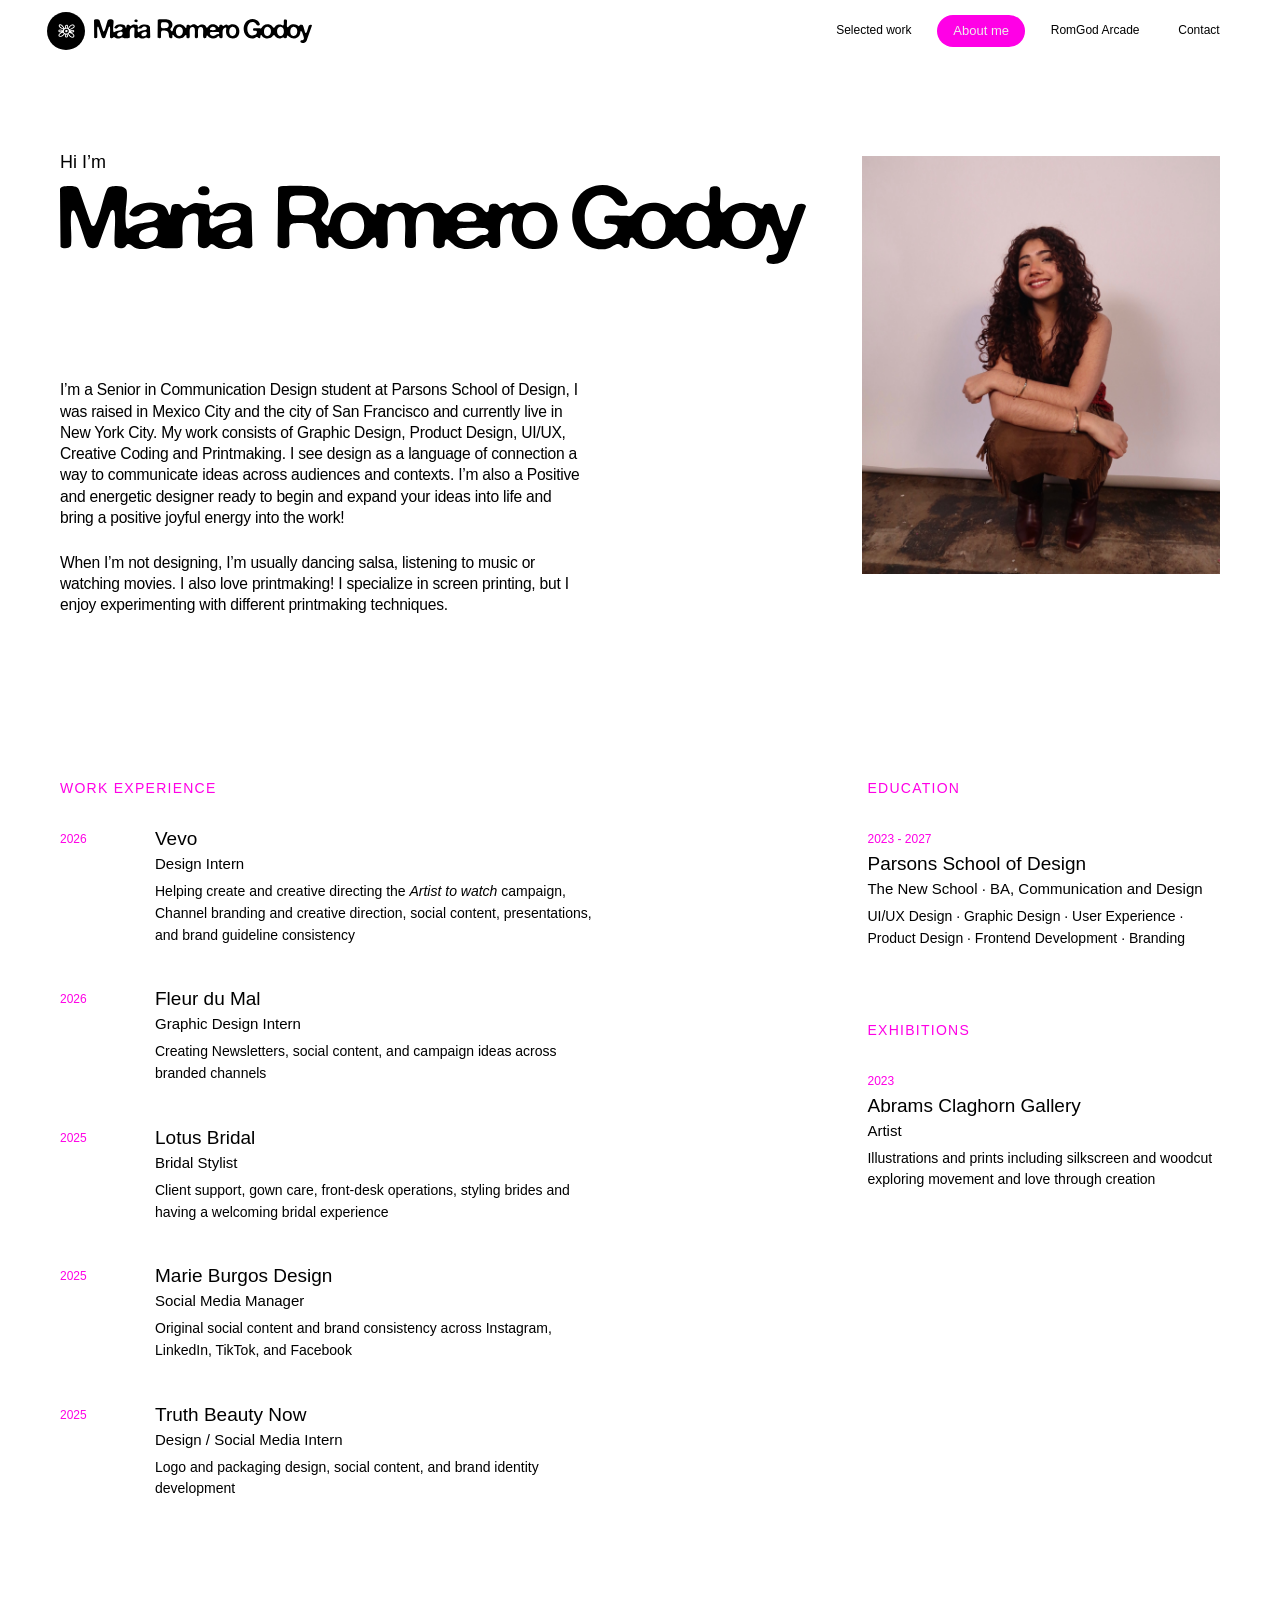
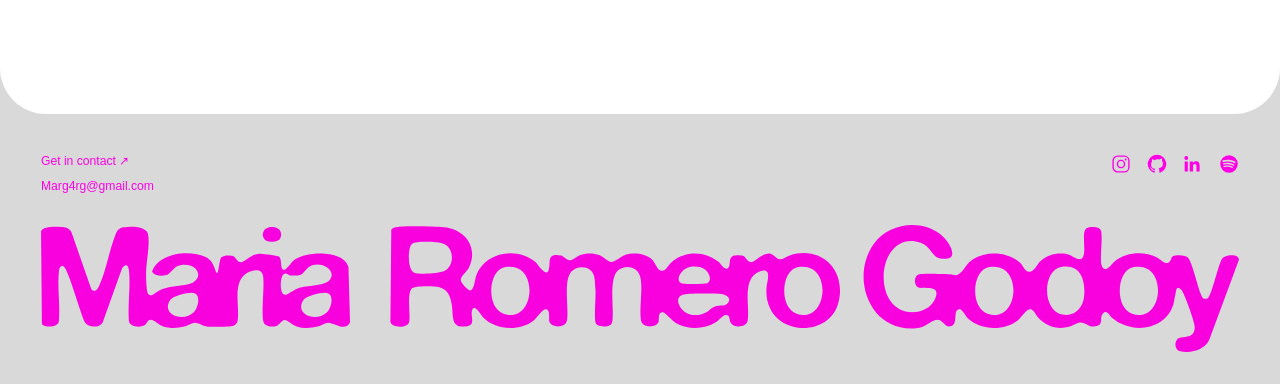
==== commit 5055b28b: "push" ====
--- a/about.html
+++ b/about.html
@@ -875,8 +875,10 @@
                 <h4 class="resume-company">Vevo</h4>
                 <p class="resume-role">Design Intern</p>
                 <p class="resume-detail">
-                  Channel branding and creative direction, social content,
-                  presentations, and brand guideline consistency.
+                  Helping create and creative directing the
+                  <i>Artist to watch</i> campaign, Channel branding and creative
+                  direction, social content, presentations, and brand guideline
+                  consistency
                 </p>
               </div>
             </div>
@@ -886,8 +888,8 @@
                 <h4 class="resume-company">Fleur du Mal</h4>
                 <p class="resume-role">Graphic Design Intern</p>
                 <p class="resume-detail">
-                  Newsletters, social content, and campaign ideas across branded
-                  channels.
+                  Creating Newsletters, social content, and campaign ideas
+                  across branded channels
                 </p>
               </div>
             </div>
@@ -897,8 +899,8 @@
                 <h4 class="resume-company">Lotus Bridal</h4>
                 <p class="resume-role">Bridal Stylist</p>
                 <p class="resume-detail">
-                  Client support, gown care, front-desk operations, and a
-                  welcoming bridal experience.
+                  Client support, gown care, front-desk operations, styling
+                  brides and having a welcoming bridal experience
                 </p>
               </div>
             </div>
@@ -909,7 +911,7 @@
                 <p class="resume-role">Social Media Manager</p>
                 <p class="resume-detail">
                   Original social content and brand consistency across
-                  Instagram, LinkedIn, TikTok, and Facebook.
+                  Instagram, LinkedIn, TikTok, and Facebook
                 </p>
               </div>
             </div>
@@ -920,7 +922,7 @@
                 <p class="resume-role">Design / Social Media Intern</p>
                 <p class="resume-detail">
                   Logo and packaging design, social content, and brand identity
-                  development.
+                  development
                 </p>
               </div>
             </div>
@@ -934,8 +936,8 @@
                 The New School · BA, Communication and Design
               </p>
               <p class="resume-detail">
-                UI/UX Design · User Experience · Product Design · Graphic Design
-                · Frontend Development
+                UI/UX Design · Graphic Design · User Experience · Product Design
+                · Frontend Development · Branding
               </p>
             </div>
             <h3 style="margin-top: 72px">Exhibitions</h3>
@@ -944,8 +946,8 @@
               <h4 class="resume-company">Abrams Claghorn Gallery</h4>
               <p class="resume-role">Artist</p>
               <p class="resume-detail">
-                Illustrations and artworks exploring movement, humanity, and
-                love through print, acrylic, and gouache.
+                Illustrations and prints including silkscreen and woodcut
+                exploring movement and love through creation
               </p>
             </div>
           </div>
--- a/footer.css
+++ b/footer.css
@@ -170,11 +170,11 @@
 /* 2026-11-09: updated shared footer palette */
 html,
 body {
-  background-color: #eeeeee !important;
+  background-color: #000000 !important;
 }
 html body .rg-footer,
 html body footer.rg-footer {
-  background: #eeeeee !important;
+  background: #000000 !important;
   color: #ff00e6 !important;
 }
 html body .rg-footer .rg-footer-contact a,
